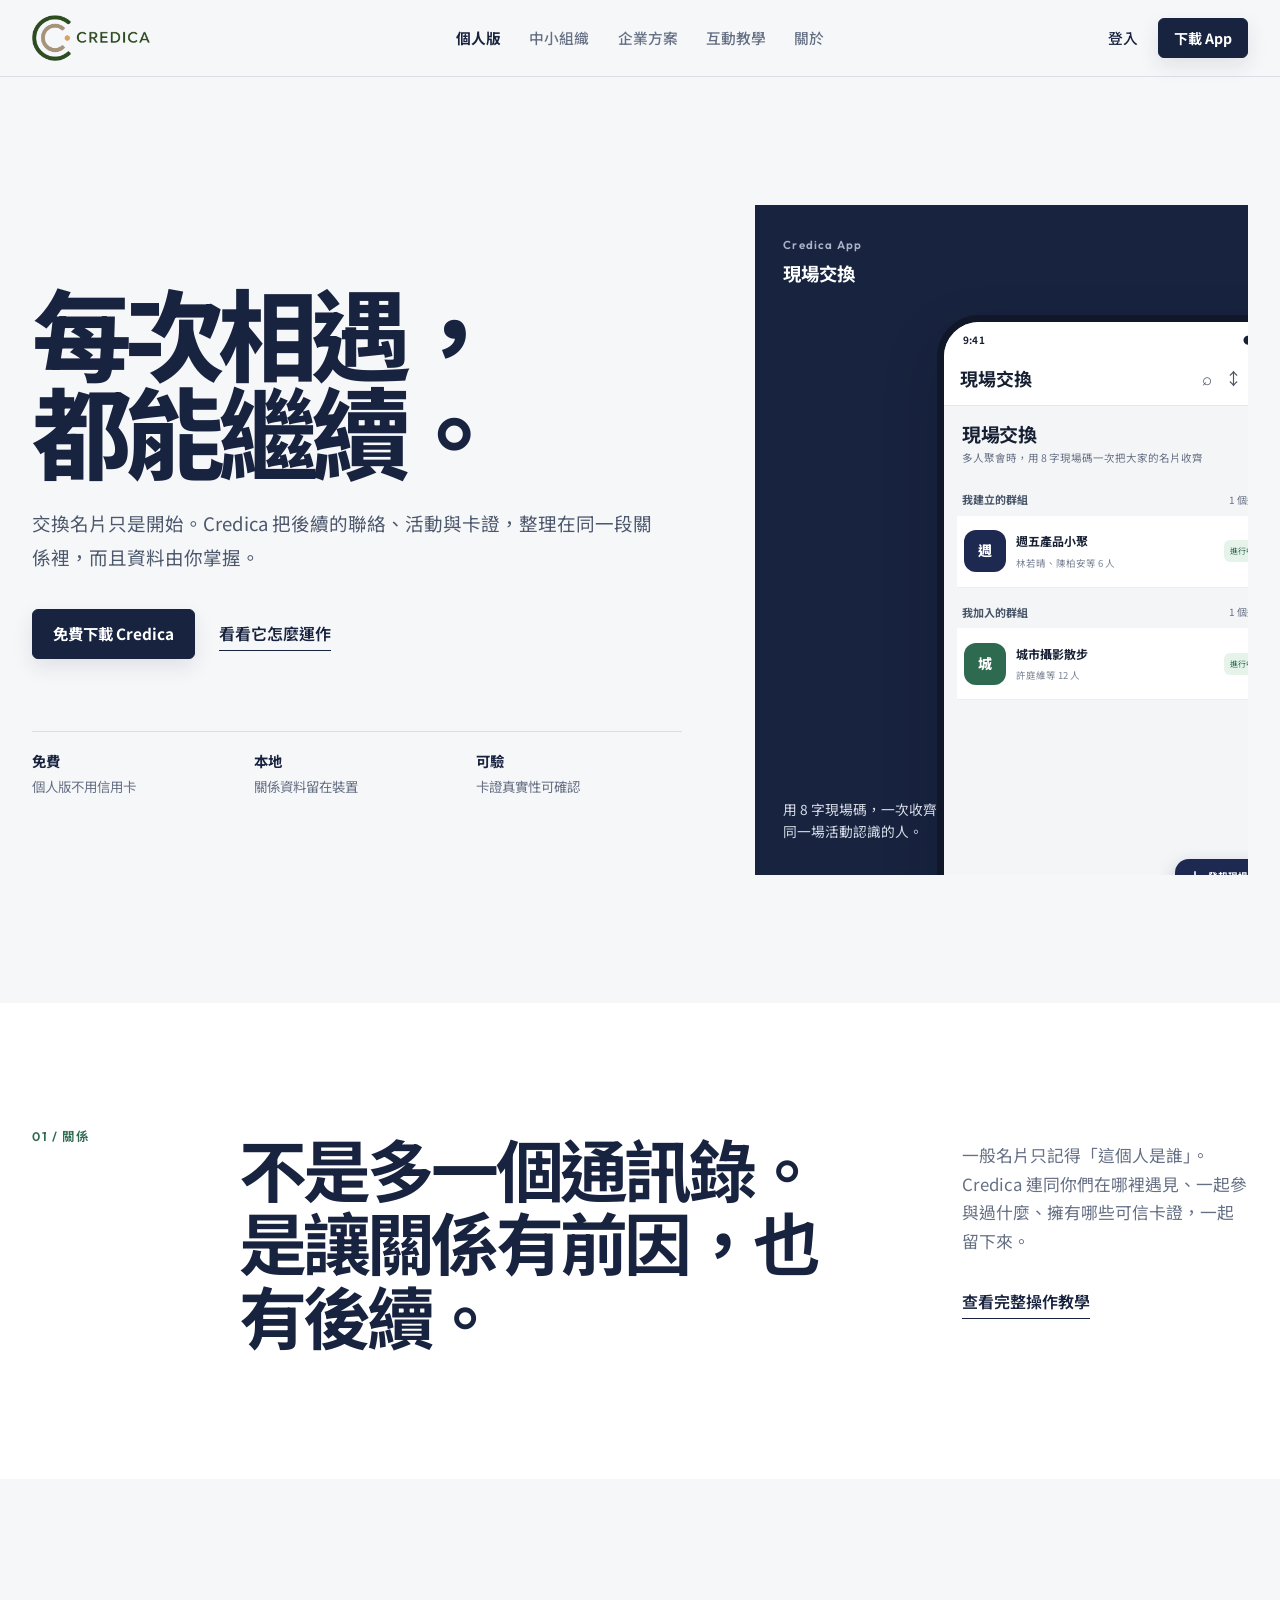
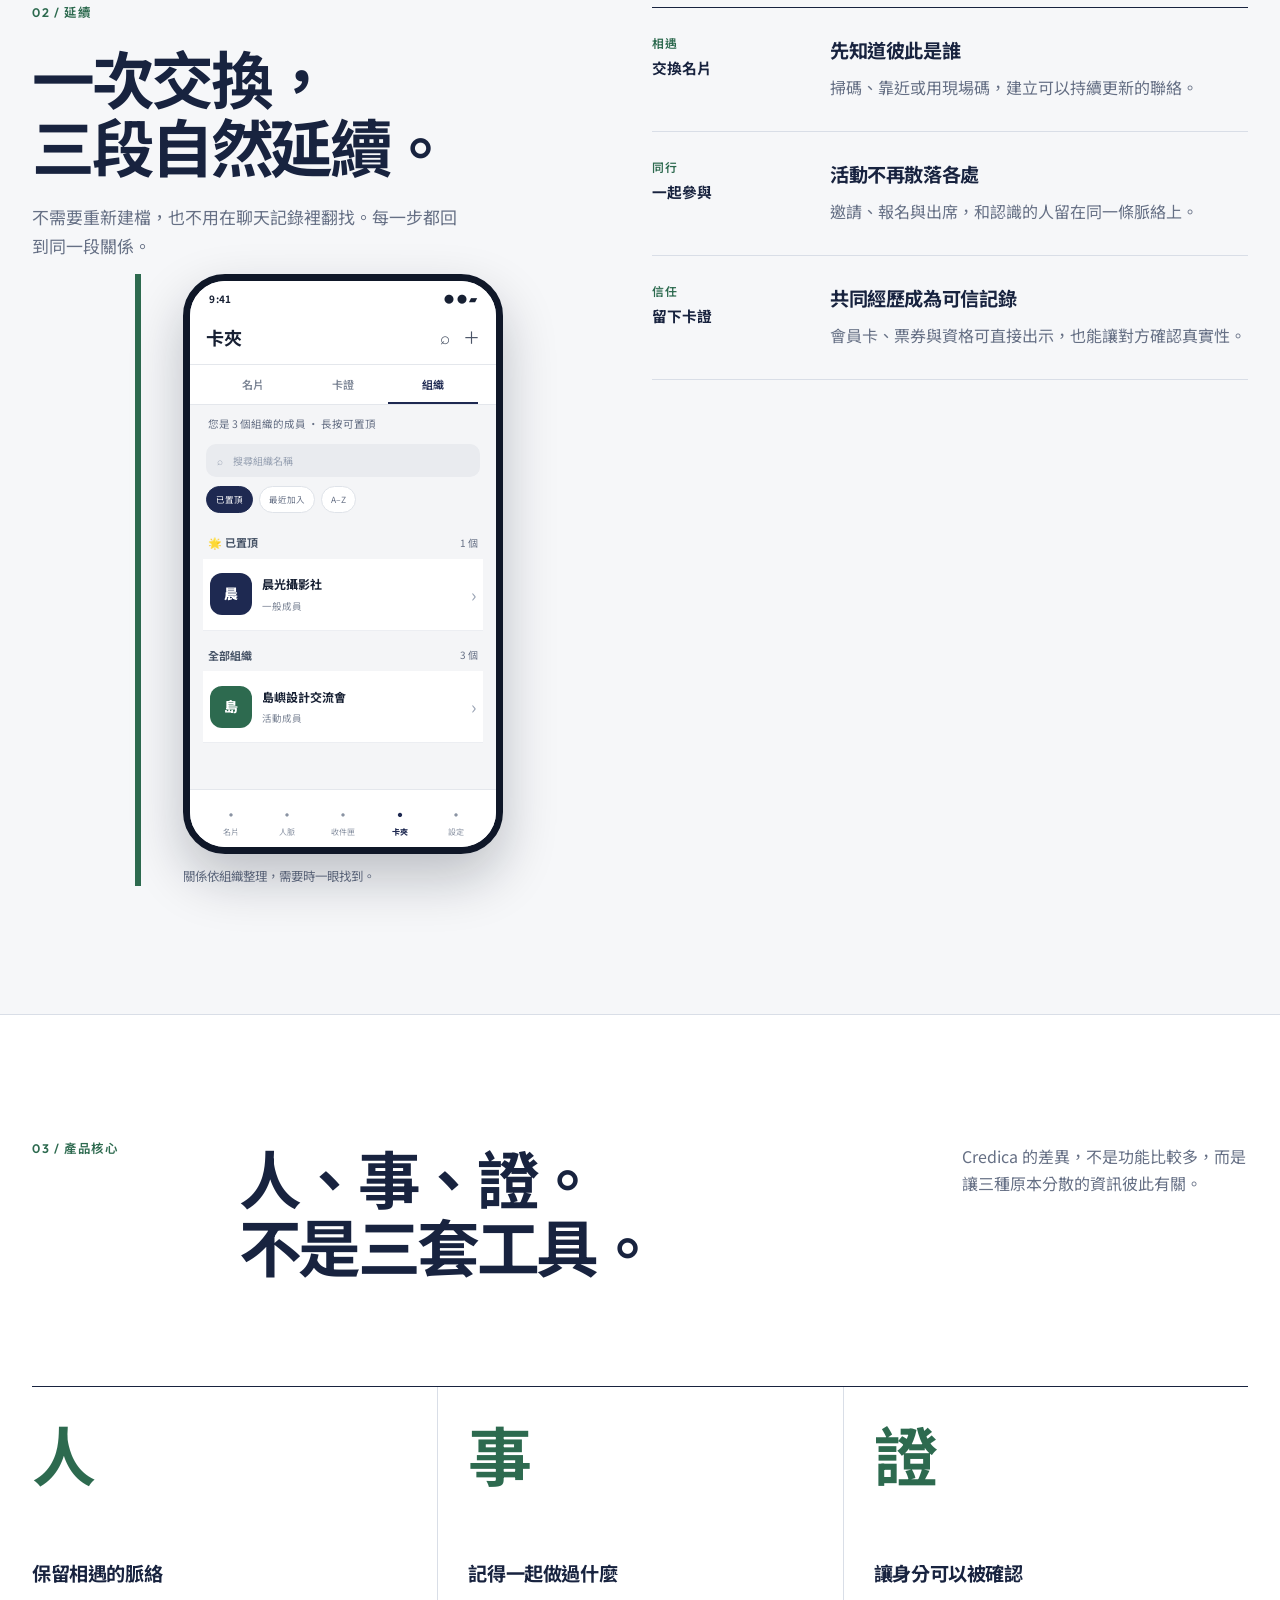
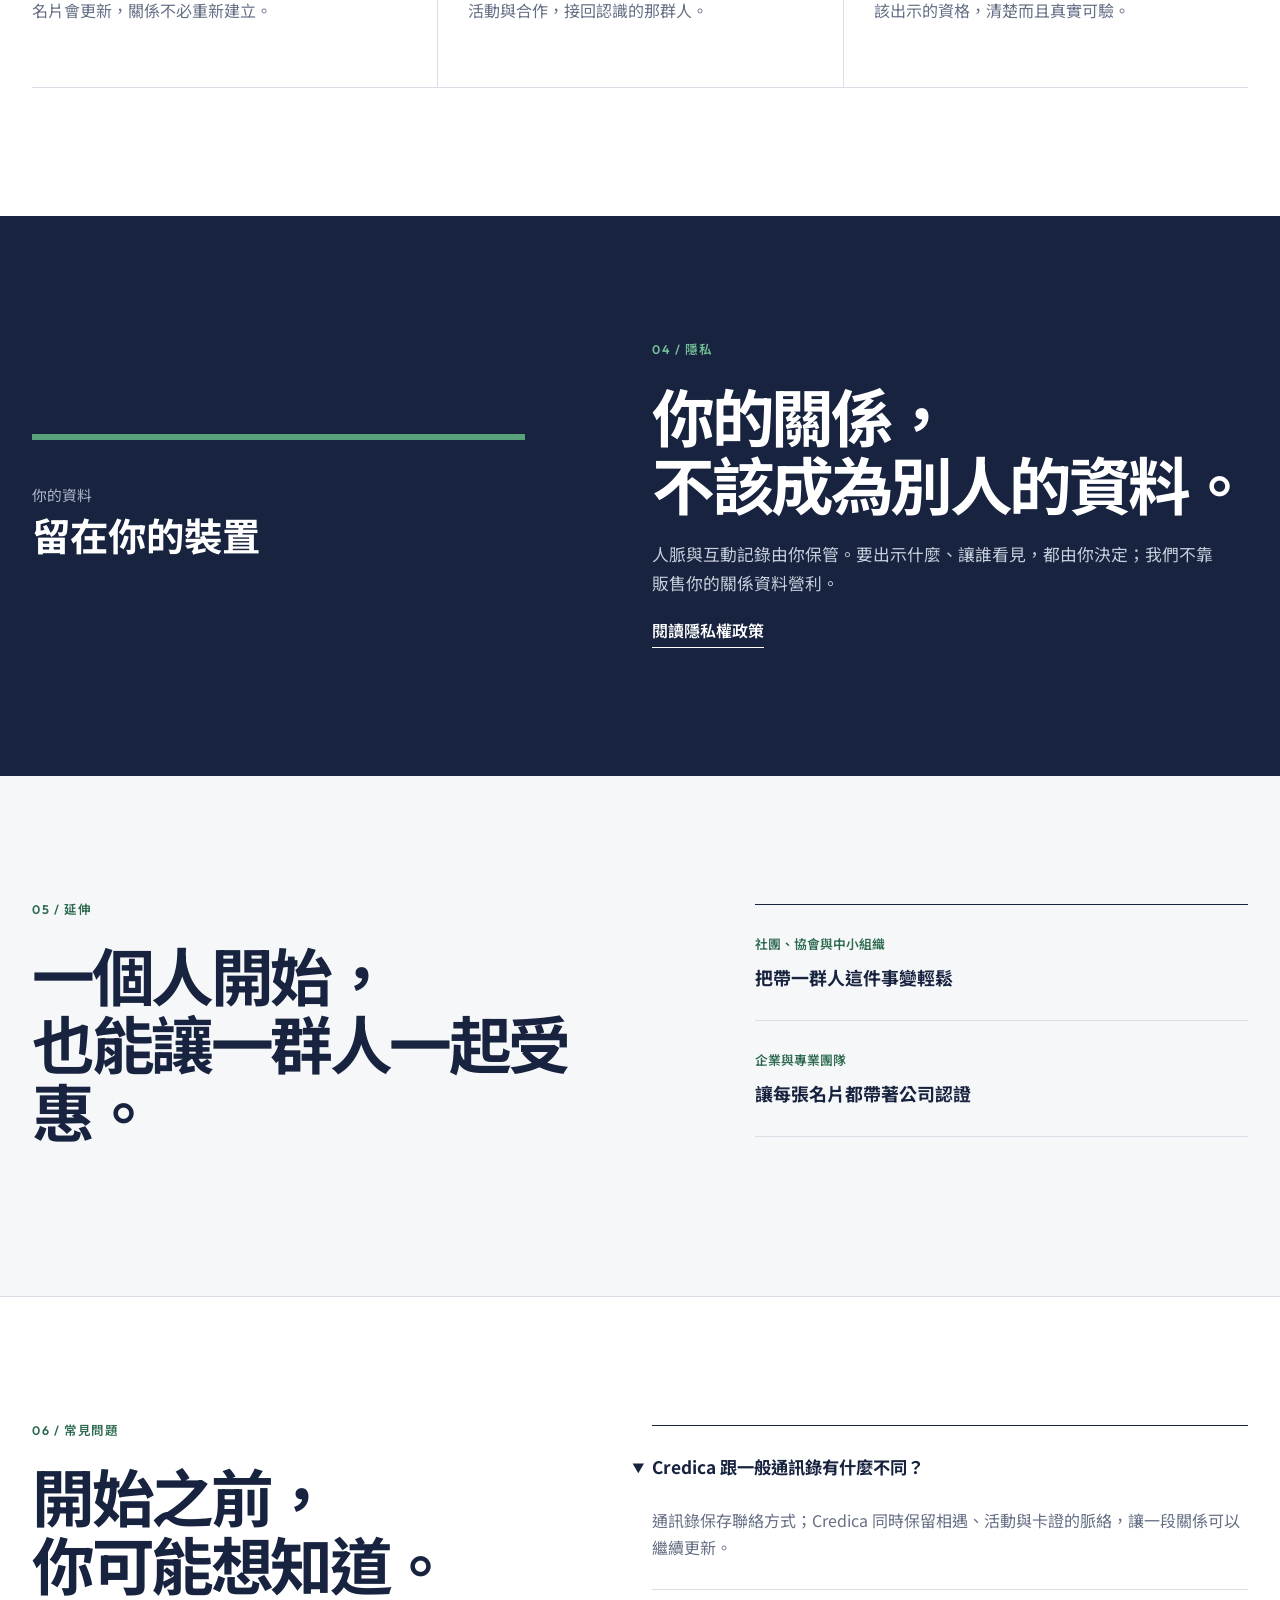
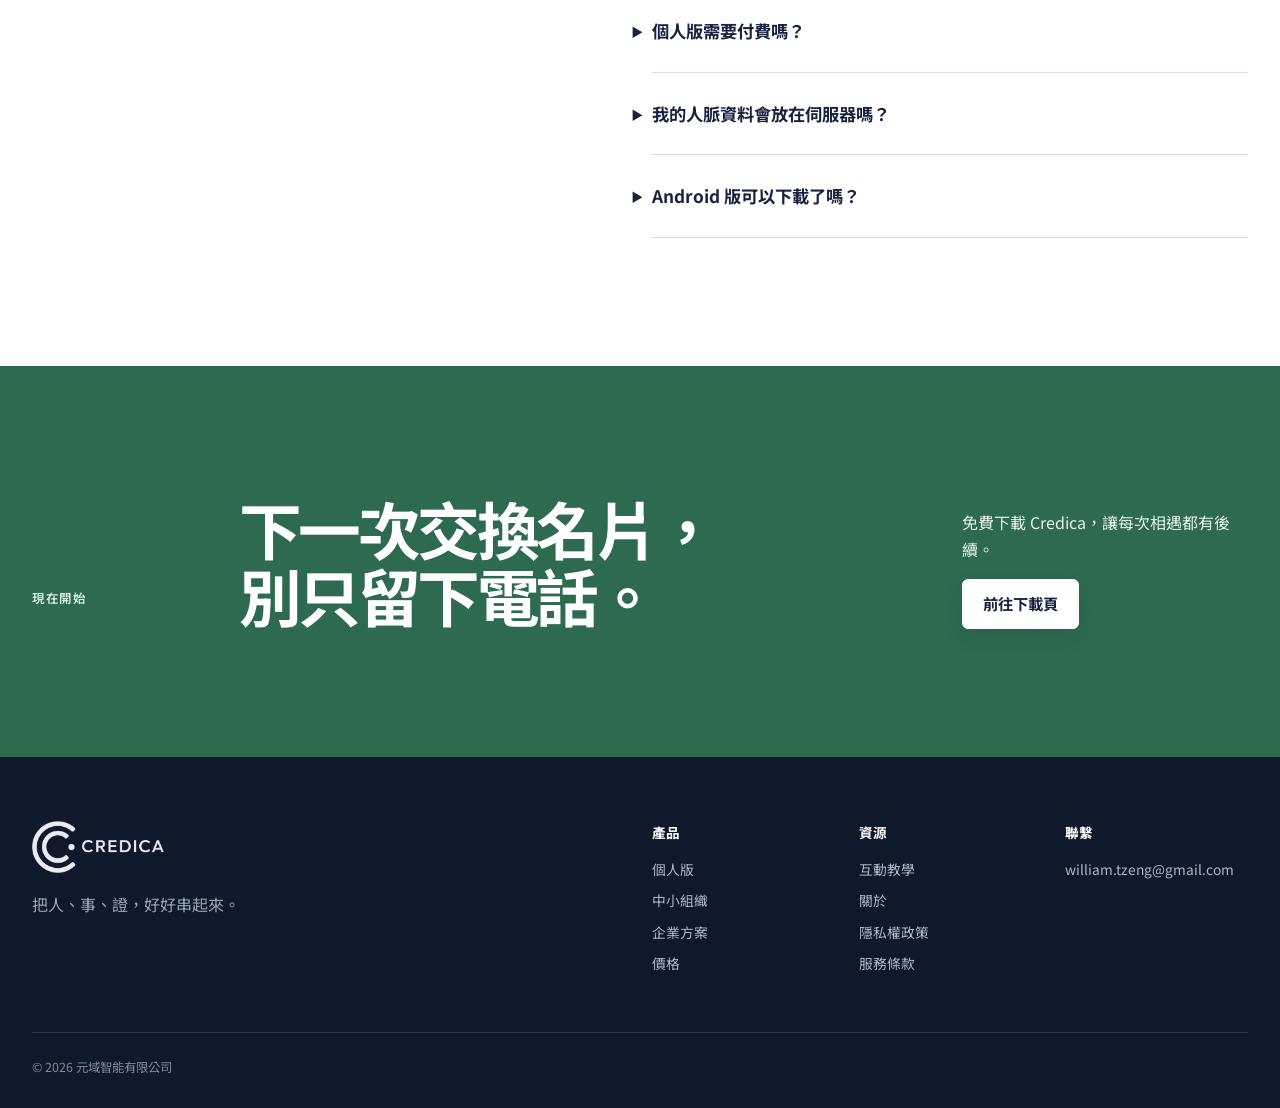
==== index.html @ 22cfd972 "fix(site): replace tutorial screenshots with app interfaces" ====
<!doctype html>
<html lang="zh-Hant-TW">
<head>
  <meta charset="utf-8">
  <meta name="viewport" content="width=device-width, initial-scale=1">
  <title>Credica — 每次相遇，都能繼續</title>
  <meta name="description" content="交換名片只是開始。Credica 把後續的聯絡、活動與卡證整理在同一段關係裡，而且資料由你掌握。">
  <meta name="keywords" content="數位名片,人脈管理,活動,數位卡證,現場交換,隱私">
  <link rel="canonical" href="https://credica.app/">
  <link rel="alternate" hreflang="zh-TW" href="https://credica.app/">
  <link rel="alternate" hreflang="x-default" href="https://credica.app/">
  <link rel="icon" type="image/svg+xml" href="credica-mark.svg">
  <link rel="icon" type="image/png" sizes="32x32" href="favicon-32.png">
  <link rel="icon" type="image/png" sizes="16x16" href="favicon-16.png">
  <link rel="apple-touch-icon" sizes="180x180" href="apple-touch-icon.png">
  <meta property="og:title" content="Credica — 每次相遇，都能繼續">
  <meta property="og:description" content="把後續的聯絡、活動與卡證，整理在同一段關係裡。">
  <meta property="og:type" content="website">
  <meta property="og:url" content="https://credica.app/">
  <meta property="og:image" content="https://credica.app/og-image.png">
  <meta property="og:image:width" content="1200">
  <meta property="og:image:height" content="630">
  <meta property="og:locale" content="zh_TW">
  <meta name="twitter:card" content="summary_large_image">
  <meta name="twitter:title" content="Credica — 每次相遇，都能繼續">
  <meta name="twitter:description" content="把後續的聯絡、活動與卡證，整理在同一段關係裡。">
  <meta name="twitter:image" content="https://credica.app/og-image.png">
  <script type="application/ld+json">
  {
    "@context": "https://schema.org",
    "@type": "SoftwareApplication",
    "name": "Credica",
    "operatingSystem": "iOS",
    "applicationCategory": "BusinessApplication",
    "description": "交換名片只是開始。Credica 把後續的聯絡、活動與卡證整理在同一段關係裡。",
    "url": "https://credica.app",
    "downloadUrl": "https://apps.apple.com/tw/app/credica-%E5%8F%AF%E9%A9%97%E8%AD%89%E7%9A%84%E6%95%B8%E4%BD%8D%E5%90%8D%E7%89%87/id6760047580",
    "author": {"@type": "Organization", "name": "元域智能有限公司"},
    "offers": {"@type": "Offer", "price": "0", "priceCurrency": "TWD"}
  }
  </script>
  <script async src="https://www.googletagmanager.com/gtag/js?id=G-VEPFXCYNHN"></script>
  <script>
    window.dataLayer = window.dataLayer || [];
    function gtag(){dataLayer.push(arguments);}
    gtag('js', new Date());
    gtag('config', 'G-VEPFXCYNHN');
  </script>
  <link rel="preconnect" href="https://fonts.googleapis.com">
  <link rel="preconnect" href="https://fonts.gstatic.com" crossorigin>
  <link href="https://fonts.googleapis.com/css2?family=Noto+Sans+TC:wght@400;500;600;700;800&amp;family=Outfit:wght@500;600;700&amp;display=swap" rel="stylesheet">
  <link rel="stylesheet" href="tokens.css">
  <link rel="stylesheet" href="home-sample.css?v=20260718-4">
  <link rel="stylesheet" href="app-sim.css?v=20260718-1">
</head>
<body>
  <a class="skip-link" href="#main">跳至主要內容</a>

  <header class="site-header">
    <div class="grid-shell nav-grid">
      <a class="brand" href="index.html" aria-label="Credica 首頁">
        <img src="credica-wordmark.png" alt="Credica">
      </a>
      <nav class="desktop-nav" aria-label="主要導覽">
        <a aria-current="page" href="index.html">個人版</a>
        <a href="business.html">中小組織</a>
        <a href="enterprise.html">企業方案</a>
        <a href="tutorial.html">互動教學</a>
        <a href="about.html">關於</a>
      </nav>
      <div class="nav-actions">
        <a class="text-action" href="https://dashboard.credica.app" target="_blank" rel="noopener">登入</a>
        <a class="button button-small" href="https://zymai.com.tw" target="_blank" rel="noopener">下載 App</a>
      </div>
      <button class="menu-button" type="button" aria-expanded="false" aria-controls="mobile-nav">選單</button>
    </div>
    <nav class="mobile-nav" id="mobile-nav" aria-label="手機導覽" hidden>
      <a aria-current="page" href="index.html">個人版</a>
      <a href="business.html">中小組織</a>
      <a href="enterprise.html">企業方案</a>
      <a href="tutorial.html">互動教學</a>
      <a href="about.html">關於</a>
      <a href="https://dashboard.credica.app" target="_blank" rel="noopener">登入</a>
    </nav>
  </header>

  <main id="main">
    <section class="hero section-pad">
      <div class="grid-shell hero-grid">
        <div class="hero-copy">
          <h1>每次相遇，<br>都能繼續。</h1>
          <p class="hero-lede">交換名片只是開始。Credica 把後續的聯絡、活動與卡證，整理在同一段關係裡，而且資料由你掌握。</p>
          <div class="hero-actions">
            <a class="button" href="https://zymai.com.tw" target="_blank" rel="noopener">免費下載 Credica</a>
            <a class="inline-link" href="#continuity">看看它怎麼運作</a>
          </div>
          <dl class="hero-facts" aria-label="產品重點">
            <div><dt>免費</dt><dd>個人版不用信用卡</dd></div>
            <div><dt>本地</dt><dd>關係資料留在裝置</dd></div>
            <div><dt>可驗</dt><dd>卡證真實性可確認</dd></div>
          </dl>
        </div>

        <div class="hero-product" aria-label="Credica App 現場交換介面">
          <div class="product-stage">
            <div class="stage-label"><span>Credica App</span><strong>現場交換</strong></div>
            <div class="app-sim app-sim-exchange">
              <div class="app-status"><span>9:41</span><span>● ● ▰</span></div>
              <div class="app-toolbar"><strong>現場交換</strong><div><span aria-hidden="true">⌕</span><span aria-hidden="true">↕</span><b>加入</b></div></div>
              <div class="app-scroll">
                <header class="app-page-head"><h3>現場交換</h3><p>多人聚會時，用 8 字現場碼一次把大家的名片收齊</p></header>
                <div class="app-section-label"><strong>我建立的群組</strong><span>1 個進行中</span></div>
                <article class="exchange-row"><div class="exchange-icon">週</div><div><strong>週五產品小聚</strong><p>林若晴、陳柏安等 6 人</p></div><em>進行中</em><span>›</span></article>
                <div class="app-section-label"><strong>我加入的群組</strong><span>1 個進行中</span></div>
                <article class="exchange-row"><div class="exchange-icon exchange-icon-alt">城</div><div><strong>城市攝影散步</strong><p>許庭維等 12 人</p></div><em>進行中</em><span>›</span></article>
              </div>
              <div class="app-fab"><span>＋</span>發起現場交換</div>
              <nav class="app-tabs" aria-label="App 底部分頁"><span>名片</span><span class="is-active">人脈</span><span>收件匣</span><span>卡夾</span><span>設定</span></nav>
            </div>
            <p class="stage-note">用 8 字現場碼，一次收齊同一場活動認識的人。</p>
          </div>
        </div>
      </div>
    </section>

    <section class="statement section-pad" aria-labelledby="statement-title">
      <div class="grid-shell statement-grid">
        <p class="section-index">01 / 關係</p>
        <div class="statement-title">
          <h2 id="statement-title">不是多一個通訊錄。<br>是讓關係有前因，也有後續。</h2>
        </div>
        <div class="statement-body">
          <p>一般名片只記得「這個人是誰」。Credica 連同你們在哪裡遇見、一起參與過什麼、擁有哪些可信卡證，一起留下來。</p>
          <a class="inline-link" href="tutorial.html">查看完整操作教學</a>
        </div>
      </div>
    </section>

    <section class="continuity section-pad" id="continuity" aria-labelledby="continuity-title">
      <div class="grid-shell continuity-grid">
        <div class="continuity-heading">
          <p class="section-index">02 / 延續</p>
          <h2 id="continuity-title">一次交換，<br>三段自然延續。</h2>
          <p>不需要重新建檔，也不用在聊天記錄裡翻找。每一步都回到同一段關係。</p>
        </div>

        <ol class="relationship-ledger">
          <li>
            <div class="ledger-meta"><span>相遇</span><strong>交換名片</strong></div>
            <div class="ledger-copy"><h3>先知道彼此是誰</h3><p>掃碼、靠近或用現場碼，建立可以持續更新的聯絡。</p></div>
          </li>
          <li>
            <div class="ledger-meta"><span>同行</span><strong>一起參與</strong></div>
            <div class="ledger-copy"><h3>活動不再散落各處</h3><p>邀請、報名與出席，和認識的人留在同一條脈絡上。</p></div>
          </li>
          <li>
            <div class="ledger-meta"><span>信任</span><strong>留下卡證</strong></div>
            <div class="ledger-copy"><h3>共同經歷成為可信記錄</h3><p>會員卡、票券與資格可直接出示，也能讓對方確認真實性。</p></div>
          </li>
        </ol>

        <div class="ledger-screen" aria-label="Credica App 組織卡夾介面">
          <div class="app-sim app-sim-orgs app-sim-compact">
            <div class="app-status"><span>9:41</span><span>● ● ▰</span></div>
            <div class="app-toolbar"><strong>卡夾</strong><div><span aria-hidden="true">⌕</span><span aria-hidden="true">＋</span></div></div>
            <div class="app-segments"><span>名片</span><span>卡證</span><span class="is-active">組織</span></div>
            <div class="app-scroll">
              <p class="org-summary">您是 3 個組織的成員 · 長按可置頂</p>
              <div class="app-search">⌕　搜尋組織名稱</div>
              <div class="app-filter"><span class="is-active">已置頂</span><span>最近加入</span><span>A–Z</span></div>
              <div class="app-section-label"><strong>🌟 已置頂</strong><span>1 個</span></div>
              <article class="org-row"><div class="org-avatar">晨</div><div><strong>晨光攝影社</strong><p>一般成員</p></div><span>›</span></article>
              <div class="app-section-label"><strong>全部組織</strong><span>3 個</span></div>
              <article class="org-row"><div class="org-avatar org-avatar-alt">島</div><div><strong>島嶼設計交流會</strong><p>活動成員</p></div><span>›</span></article>
            </div>
            <nav class="app-tabs" aria-label="App 底部分頁"><span>名片</span><span>人脈</span><span>收件匣</span><span class="is-active">卡夾</span><span>設定</span></nav>
          </div>
          <p class="sim-caption">關係依組織整理，需要時一眼找到。</p>
        </div>
      </div>
    </section>

    <section class="pillars section-pad" aria-labelledby="pillars-title">
      <div class="grid-shell">
        <div class="section-heading-row">
          <p class="section-index">03 / 產品核心</p>
          <h2 id="pillars-title">人、事、證。<br>不是三套工具。</h2>
          <p>Credica 的差異，不是功能比較多，而是讓三種原本分散的資訊彼此有關。</p>
        </div>
        <div class="pillar-list">
          <article><span class="pillar-word">人</span><h3>保留相遇的脈絡</h3><p>名片會更新，關係不必重新建立。</p></article>
          <article><span class="pillar-word">事</span><h3>記得一起做過什麼</h3><p>活動與合作，接回認識的那群人。</p></article>
          <article><span class="pillar-word">證</span><h3>讓身分可以被確認</h3><p>該出示的資格，清楚而且真實可驗。</p></article>
        </div>
      </div>
    </section>

    <section class="privacy-band section-pad" aria-labelledby="privacy-title">
      <div class="grid-shell privacy-grid">
        <div class="privacy-proof" aria-hidden="true">
          <span class="privacy-rule"></span><p>你的資料</p><strong>留在你的裝置</strong>
        </div>
        <div class="privacy-copy">
          <p class="section-index">04 / 隱私</p>
          <h2 id="privacy-title">你的關係，<br>不該成為別人的資料。</h2>
          <p>人脈與互動記錄由你保管。要出示什麼、讓誰看見，都由你決定；我們不靠販售你的關係資料營利。</p>
          <a class="inline-link inverse" href="privacy.html">閱讀隱私權政策</a>
        </div>
      </div>
    </section>

    <section class="audiences section-pad" aria-labelledby="audiences-title">
      <div class="grid-shell audiences-grid">
        <div><p class="section-index">05 / 延伸</p><h2 id="audiences-title">一個人開始，<br>也能讓一群人一起受惠。</h2></div>
        <div class="audience-links">
          <a href="business.html"><span>社團、協會與中小組織</span><strong>把帶一群人這件事變輕鬆</strong></a>
          <a href="enterprise.html"><span>企業與專業團隊</span><strong>讓每張名片都帶著公司認證</strong></a>
        </div>
      </div>
    </section>

    <section class="faq section-pad" aria-labelledby="faq-title">
      <div class="grid-shell faq-grid">
        <div><p class="section-index">06 / 常見問題</p><h2 id="faq-title">開始之前，<br>你可能想知道。</h2></div>
        <div class="faq-list">
          <details open><summary>Credica 跟一般通訊錄有什麼不同？</summary><p>通訊錄保存聯絡方式；Credica 同時保留相遇、活動與卡證的脈絡，讓一段關係可以繼續更新。</p></details>
          <details><summary>個人版需要付費嗎？</summary><p>個人版免費使用，不用信用卡，也沒有廣告。</p></details>
          <details><summary>我的人脈資料會放在伺服器嗎？</summary><p>個人的名片、聯絡人與互動記錄主要留在你的裝置，由你掌握與管理。</p></details>
          <details><summary>Android 版可以下載了嗎？</summary><p>目前 iOS 版已上架 App Store，Android 版仍在準備中。</p></details>
        </div>
      </div>
    </section>

    <section class="final-cta section-pad" aria-labelledby="cta-title">
      <div class="grid-shell final-grid">
        <p class="section-index">現在開始</p>
        <h2 id="cta-title">下一次交換名片，<br>別只留下電話。</h2>
        <div class="final-action"><p>免費下載 Credica，讓每次相遇都有後續。</p><a class="button button-light" href="https://zymai.com.tw" target="_blank" rel="noopener">前往下載頁</a></div>
      </div>
    </section>
  </main>

  <footer class="site-footer">
    <div class="grid-shell footer-grid">
      <div class="footer-brand"><img src="credica-wordmark.png" alt="Credica"><p>把人、事、證，好好串起來。</p></div>
      <nav aria-label="頁尾產品連結"><strong>產品</strong><a href="index.html">個人版</a><a href="business.html">中小組織</a><a href="enterprise.html">企業方案</a><a href="pricing.html">價格</a></nav>
      <nav aria-label="頁尾資源連結"><strong>資源</strong><a href="tutorial.html">互動教學</a><a href="about.html">關於</a><a href="privacy.html">隱私權政策</a><a href="terms.html">服務條款</a></nav>
      <div class="footer-contact"><strong>聯繫</strong><a href="mailto:william.tzeng@gmail.com">william.tzeng@gmail.com</a></div>
      <p class="copyright">© 2026 元域智能有限公司</p>
    </div>
  </footer>

  <script src="home-sample.js?v=20260718-4"></script>
</body>
</html>
---- tokens.css ----
/* ============================================================
   tokens.css — Credica 設計 token 中央化
   來源:design-refs/iphone/01-primitives.jsx (T 物件)
   建立:2026-04-30 (Day 29 改版 R1)

   使用方式:所有 HTML 在 <head> 中於其他 stylesheet 之前載入。
   舊 :root { --bg-color, --accent-primary, ... } 變數會在 R4-R10
   各頁重做時逐步汰換為這裡的新 token (--bg, --navy, ...)。
   ============================================================ */

:root {
  /* === Surfaces === */
  --bg:            #F4F5F7;     /* 全站背景 — 冷灰 */
  --surface:       #FFFFFF;
  --surface-muted: #FAFAFB;
  --border:        rgba(15,18,32,0.08);
  --divider:       rgba(15,18,32,0.06);

  /* === Brand Navy(取代所有現有的紫)=== */
  --navy:          #1E2951;     /* 主品牌色 */
  --navy-deep:     #141B3B;     /* 漸層深色 */
  --navy-tint:     rgba(30,41,81,0.06);
  --navy-tint-2:   rgba(30,41,81,0.10);

  /* === Text === */
  --text:          #0F1220;
  --text-sub:      rgba(15,18,32,0.55);
  --text-muted:    rgba(15,18,32,0.40);
  --text-hint:     rgba(15,18,32,0.28);

  /* === Status === */
  --ok-text:       #0E8050;
  --ok-bg:         rgba(16,138,88,0.10);
  --ok-bg-soft:    rgba(16,138,88,0.06);
  --warn-text:     #B4610F;
  --warn-bg:       rgba(229,140,29,0.12);
  --danger-text:   #C2310F;
  --danger-bg:     rgba(194,49,15,0.08);
  --danger-border: rgba(194,49,15,0.40);
  --blue-text:     #2B5BD7;
  --blue-bg:       rgba(43,91,215,0.10);

  /* === Pastel(QuickAction / Avatar / Event chips)=== */
  --pastel-lavender: #E6E9FA;   /* 主 pastel,搭 navy */
  --pastel-mint:     #DAF1E5;
  --pastel-peach:    #FBE3CB;
  --pastel-pink:     #F7D8DD;
  --pastel-sky:      #DCEAFB;
  --pastel-blush:    #F8DCE7;

  /* === Type === */
  --font-stack: -apple-system, BlinkMacSystemFont, "SF Pro Text",
                "PingFang TC", "Noto Sans TC", system-ui, sans-serif;

  /* === Radii === */
  --r-card:    16px;
  --r-chip:    999px;
  --r-button:  14px;
  --r-tile:    18px;

  /* === Shadow === */
  --card-shadow: 0 1px 2px rgba(15,18,32,0.04);
  --ease: cubic-bezier(0.16, 1, 0.3, 1);
}
---- home-sample.css ----
:root {
  --sample-ink: #18233f;
  --sample-paper: #f6f7f9;
  --sample-green: #2d6a4f;
  --sample-white: #ffffff;
  --sample-line: #d9dee7;
  --sample-muted: #667085;
  --sample-shadow: 0 18px 45px rgba(24, 35, 63, 0.12);
  --sample-display: "Noto Sans TC", var(--font-stack);
  --sample-utility: "Outfit", "Noto Sans TC", var(--font-stack);
}

* { box-sizing: border-box; }
html { scroll-behavior: smooth; }
body {
  margin: 0;
  color: var(--sample-ink);
  background: var(--sample-paper);
  font-family: var(--sample-display);
  font-size: 16px;
  line-height: 1.7;
  text-rendering: optimizeLegibility;
}
img { display: block; max-width: 100%; }
a { color: inherit; }
button, a { -webkit-tap-highlight-color: transparent; }
button { font: inherit; }

.skip-link {
  position: fixed;
  top: 12px;
  left: 12px;
  z-index: 1000;
  padding: 8px 12px;
  color: var(--sample-white);
  background: var(--sample-ink);
  border-radius: 6px;
  transform: translateY(-160%);
}
.skip-link:focus { transform: translateY(0); }

.grid-shell {
  width: min(100% - 64px, 1280px);
  margin-inline: auto;
  display: grid;
  grid-template-columns: repeat(12, minmax(0, 1fr));
  column-gap: 24px;
}
.section-pad { padding-block: clamp(88px, 10vw, 152px); }
.section-index {
  margin: 0 0 24px;
  color: var(--sample-green);
  font: 600 0.78rem/1 var(--sample-utility);
  letter-spacing: 0.13em;
  text-transform: uppercase;
}
h1, h2, h3, p { margin-top: 0; }
h1, h2, h3 { text-wrap: balance; }
h1 {
  margin-bottom: 28px;
  font-size: clamp(3.5rem, 7.8vw, 7.25rem);
  font-weight: 800;
  line-height: 0.98;
  letter-spacing: -0.07em;
}
h2 {
  margin-bottom: 24px;
  font-size: clamp(2.4rem, 4.9vw, 4.8rem);
  font-weight: 700;
  line-height: 1.08;
  letter-spacing: -0.055em;
}
h3 {
  margin-bottom: 10px;
  font-size: 1.2rem;
  font-weight: 700;
  line-height: 1.35;
  letter-spacing: -0.02em;
}

.site-header {
  position: sticky;
  top: 0;
  z-index: 100;
  min-height: 76px;
  background: rgba(246, 247, 249, 0.96);
  border-bottom: 1px solid var(--sample-line);
}
.nav-grid { min-height: 76px; align-items: center; }
.brand { grid-column: 1 / span 2; width: 118px; }
.brand img { width: 100%; height: auto; }
.desktop-nav {
  grid-column: 4 / span 6;
  display: flex;
  justify-content: center;
  gap: clamp(18px, 2.2vw, 36px);
}
.desktop-nav a, .text-action {
  font: 500 0.92rem/1 var(--sample-display);
  text-decoration: none;
  white-space: nowrap;
}
.desktop-nav a { color: var(--sample-muted); }
.desktop-nav a:hover, .desktop-nav a[aria-current="page"] { color: var(--sample-ink); }
.desktop-nav a[aria-current="page"] { font-weight: 700; }
.nav-actions {
  grid-column: 10 / -1;
  display: flex;
  align-items: center;
  justify-content: end;
  gap: 20px;
}
.menu-button { display: none; }
.mobile-nav { display: none; }

.button {
  display: inline-flex;
  align-items: center;
  justify-content: center;
  min-height: 50px;
  padding: 12px 20px;
  color: var(--sample-white);
  background: var(--sample-ink);
  border: 1px solid var(--sample-ink);
  border-radius: 6px;
  box-shadow: 0 8px 20px rgba(24, 35, 63, 0.1);
  font: 700 0.96rem/1 var(--sample-display);
  text-decoration: none;
  transition: box-shadow 180ms ease, transform 180ms ease, background 180ms ease;
}
.button:hover {
  background: #111a30;
  box-shadow: 0 12px 28px rgba(24, 35, 63, 0.2);
  transform: translateY(-1px);
}
.button-small { min-height: 40px; padding: 8px 15px; font-size: 0.88rem; }
.inline-link {
  display: inline-block;
  padding-block: 6px;
  color: var(--sample-ink);
  border-bottom: 1px solid currentColor;
  font-weight: 600;
  line-height: 1.3;
  text-decoration: none;
}
.inline-link:hover { color: var(--sample-green); }

.hero {
  min-height: calc(100vh - 76px);
  display: flex;
  align-items: center;
  overflow: hidden;
}
.hero-grid { align-items: center; }
.hero-copy { grid-column: 1 / span 7; padding-block: 28px; }
.hero-lede {
  max-width: 630px;
  margin-bottom: 34px;
  color: #4d586d;
  font-size: clamp(1.08rem, 1.45vw, 1.3rem);
  line-height: 1.85;
}
.hero-actions { display: flex; align-items: center; gap: 24px; flex-wrap: wrap; }
.hero-facts {
  max-width: 650px;
  margin: 72px 0 0;
  padding-top: 22px;
  border-top: 1px solid var(--sample-line);
  display: grid;
  grid-template-columns: repeat(3, 1fr);
  gap: 16px;
}
.hero-facts div { min-width: 0; }
.hero-facts dt {
  margin-bottom: 4px;
  color: var(--sample-ink);
  font: 700 0.9rem/1.2 var(--sample-utility);
}
.hero-facts dd { margin: 0; color: var(--sample-muted); font-size: 0.84rem; }
.hero-product { grid-column: 8 / -1; margin: 0; position: relative; }
.product-stage {
  position: relative;
  min-height: 670px;
  padding: 34px 28px;
  background: var(--sample-ink);
  overflow: hidden;
}
.stage-label { color: var(--sample-white); }
.stage-label span {
  display: block;
  margin-bottom: 7px;
  color: #aab3c7;
  font: 600 0.72rem/1 var(--sample-utility);
  letter-spacing: 0.1em;
}
.stage-label strong { font-size: 1.15rem; }
.stage-note {
  position: absolute;
  left: 28px;
  bottom: 32px;
  z-index: 2;
  width: 155px;
  margin: 0;
  color: #d7dce7;
  font-size: 0.86rem;
  line-height: 1.65;
}

.statement { background: var(--sample-white); }
.statement-grid { align-items: start; }
.statement-grid > .section-index { grid-column: 1 / span 2; }
.statement-title { grid-column: 3 / span 6; }
.statement-title h2 { margin: 0; font-size: clamp(2.6rem, 5.3vw, 5.25rem); }
.statement-body { grid-column: 10 / -1; padding-top: 10px; }
.statement-body p { margin-bottom: 30px; color: var(--sample-muted); font-size: 1.05rem; }

.continuity { border-bottom: 1px solid var(--sample-line); }
.continuity-grid { row-gap: 64px; align-items: start; }
.continuity-heading { grid-column: 1 / span 5; }
.continuity-heading > p:last-child { max-width: 440px; color: var(--sample-muted); font-size: 1.06rem; }
.relationship-ledger {
  grid-column: 7 / -1;
  margin: 0;
  padding: 0;
  list-style: none;
  border-top: 1px solid var(--sample-ink);
}
.relationship-ledger li {
  display: grid;
  grid-template-columns: 150px 1fr;
  gap: 28px;
  padding-block: 30px;
  border-bottom: 1px solid var(--sample-line);
}
.ledger-meta span, .ledger-meta strong { display: block; }
.ledger-meta span {
  margin-bottom: 5px;
  color: var(--sample-green);
  font: 600 0.74rem/1 var(--sample-utility);
  letter-spacing: 0.1em;
}
.ledger-meta strong { font-size: 0.92rem; }
.ledger-copy p { margin: 0; color: var(--sample-muted); }
.ledger-screen {
  grid-column: 2 / span 4;
  margin: -170px 0 0;
  padding-left: 42px;
  border-left: 6px solid var(--sample-green);
}

.pillars { background: var(--sample-white); }
.section-heading-row { display: contents; }
.section-heading-row .section-index { grid-column: 1 / span 2; }
.section-heading-row h2 { grid-column: 3 / span 6; }
.section-heading-row > p:last-child { grid-column: 10 / -1; color: var(--sample-muted); }
.pillar-list {
  grid-column: 1 / -1;
  margin-top: 84px;
  display: grid;
  grid-template-columns: repeat(3, 1fr);
  border-top: 1px solid var(--sample-ink);
  border-bottom: 1px solid var(--sample-line);
}
.pillar-list article { min-height: 300px; padding: 34px 30px 42px 0; }
.pillar-list article + article { padding-left: 30px; border-left: 1px solid var(--sample-line); }
.pillar-word {
  display: block;
  margin-bottom: 76px;
  color: var(--sample-green);
  font-size: clamp(3rem, 5vw, 5.5rem);
  font-weight: 700;
  line-height: 1;
}
.pillar-list p { margin: 0; color: var(--sample-muted); }

.privacy-band { color: var(--sample-white); background: var(--sample-ink); }
.privacy-grid { align-items: center; }
.privacy-proof { grid-column: 1 / span 5; }
.privacy-rule { display: block; width: 100%; height: 6px; margin-bottom: 42px; background: #58a27b; }
.privacy-proof p { margin-bottom: 4px; color: #aeb7ca; font-size: 0.92rem; }
.privacy-proof strong { font-size: clamp(1.8rem, 3vw, 3rem); line-height: 1.2; }
.privacy-copy { grid-column: 7 / -1; }
.privacy-copy .section-index { color: #72be95; }
.privacy-copy > p:not(.section-index) { max-width: 570px; color: #c7cedc; font-size: 1.05rem; }
.inverse { color: var(--sample-white); }
.inverse:hover { color: #8dceaa; }

.audiences { border-bottom: 1px solid var(--sample-line); }
.audiences-grid { align-items: start; }
.audiences-grid > div:first-child { grid-column: 1 / span 6; }
.audience-links { grid-column: 8 / -1; border-top: 1px solid var(--sample-ink); }
.audience-links a {
  display: block;
  padding: 28px 0;
  border-bottom: 1px solid var(--sample-line);
  text-decoration: none;
}
.audience-links span, .audience-links strong { display: block; }
.audience-links span { margin-bottom: 7px; color: var(--sample-green); font-size: 0.8rem; font-weight: 600; }
.audience-links strong { font-size: 1.12rem; }
.audience-links a:hover strong { text-decoration: underline; text-underline-offset: 5px; }

.faq { background: var(--sample-white); }
.faq-grid { align-items: start; }
.faq-grid > div:first-child { grid-column: 1 / span 5; }
.faq-list { grid-column: 7 / -1; border-top: 1px solid var(--sample-ink); }
.faq-list details { border-bottom: 1px solid var(--sample-line); }
.faq-list summary {
  padding: 26px 34px 26px 0;
  cursor: pointer;
  font-size: 1.08rem;
  font-weight: 700;
  list-style-position: outside;
}
.faq-list details p { max-width: 650px; padding: 0 0 28px; margin: 0; color: var(--sample-muted); }

.final-cta { color: var(--sample-white); background: var(--sample-green); }
.final-grid { align-items: end; }
.final-grid .section-index { grid-column: 1 / span 2; color: #dcece3; }
.final-grid h2 { grid-column: 3 / span 6; margin: 0; }
.final-action { grid-column: 10 / -1; }
.final-action p { color: #e6f1eb; }
.button-light { color: var(--sample-ink); background: var(--sample-white); border-color: var(--sample-white); }
.button-light:hover { color: var(--sample-ink); background: #f1f4f2; }

.site-footer { padding-block: 64px 30px; color: #d9deea; background: #10182c; }
.footer-grid { row-gap: 56px; }
.footer-brand { grid-column: 1 / span 5; }
.footer-brand img { width: 132px; filter: brightness(0) invert(1); opacity: 0.92; }
.footer-brand p { margin: 18px 0 0; color: #99a4ba; }
.site-footer nav, .footer-contact { display: flex; flex-direction: column; gap: 8px; }
.site-footer nav:nth-of-type(1) { grid-column: 7 / span 2; }
.site-footer nav:nth-of-type(2) { grid-column: 9 / span 2; }
.footer-contact { grid-column: 11 / -1; }
.site-footer strong { margin-bottom: 6px; color: var(--sample-white); font-size: 0.85rem; }
.site-footer a { color: #aeb7ca; font-size: 0.86rem; text-decoration: none; }
.footer-contact a { overflow-wrap: anywhere; }
.site-footer a:hover { color: var(--sample-white); }
.copyright { grid-column: 1 / -1; margin: 0; padding-top: 24px; border-top: 1px solid rgba(255, 255, 255, 0.12); color: #7f8aa1; font-size: 0.78rem; }

:focus-visible { outline: 3px solid #9bcbb0; outline-offset: 4px; }
@media (prefers-reduced-motion: reduce) {
  html { scroll-behavior: auto; }
  *, *::before, *::after { transition-duration: 0.01ms !important; }
}

@media (max-width: 1024px) {
  .grid-shell { width: min(100% - 48px, 960px); column-gap: 18px; }
  .desktop-nav { grid-column: 3 / span 7; gap: 18px; }
  .hero-copy { grid-column: 1 / span 7; }
  .hero-product { grid-column: 8 / -1; }
  .product-stage { min-height: 560px; }
  .statement-title { grid-column: 3 / span 7; }
  .statement-body { grid-column: 10 / -1; }
  .ledger-screen { margin-top: -100px; padding-left: 26px; }
}

@media (max-width: 820px) {
  .grid-shell { width: min(100% - 40px, 740px); grid-template-columns: repeat(6, minmax(0, 1fr)); }
  .section-pad { padding-block: 88px; }
  .desktop-nav, .nav-actions { display: none; }
  .brand { grid-column: 1 / span 2; }
  .menu-button {
    grid-column: 5 / -1;
    display: inline-flex;
    justify-self: end;
    min-width: 58px;
    padding: 8px 12px;
    color: var(--sample-ink);
    background: transparent;
    border: 1px solid var(--sample-line);
    border-radius: 6px;
    font-weight: 700;
    white-space: nowrap;
  }
  .mobile-nav {
    padding: 12px 20px 24px;
    background: var(--sample-paper);
    border-top: 1px solid var(--sample-line);
  }
  .mobile-nav:not([hidden]) { display: grid; }
  .mobile-nav a { padding: 12px 0; border-bottom: 1px solid var(--sample-line); font-weight: 600; text-decoration: none; }
  .hero { min-height: auto; padding-top: 72px; }
  .hero-copy { grid-column: 1 / -1; }
  .hero-product { grid-column: 2 / -1; margin-top: 56px; }
  .product-stage { min-height: 620px; }
  .statement-grid > .section-index, .statement-title, .statement-body,
  .continuity-heading, .relationship-ledger, .ledger-screen,
  .section-heading-row .section-index, .section-heading-row h2, .section-heading-row > p:last-child,
  .privacy-proof, .privacy-copy,
  .audiences-grid > div:first-child, .audience-links,
  .faq-grid > div:first-child, .faq-list,
  .final-grid .section-index, .final-grid h2, .final-action { grid-column: 1 / -1; }
  .statement-title, .privacy-copy, .audience-links, .faq-list, .final-action { margin-top: 34px; }
  .continuity-grid { row-gap: 52px; }
  .ledger-screen { grid-column: 2 / span 4; margin: 0; }
  .pillar-list { grid-column: 1 / -1; grid-template-columns: 1fr; margin-top: 54px; }
  .pillar-list article { min-height: auto; padding: 32px 0; }
  .pillar-list article + article { padding-left: 0; border-left: 0; border-top: 1px solid var(--sample-line); }
  .pillar-word { margin-bottom: 28px; }
  .privacy-copy { margin-top: 64px; }
  .footer-brand { grid-column: 1 / span 3; }
  .site-footer nav:nth-of-type(1) { grid-column: 4 / span 2; }
  .site-footer nav:nth-of-type(2) { grid-column: 6; }
  .footer-contact { grid-column: 1 / span 3; }
  .copyright { grid-column: 1 / -1; }
}

@media (max-width: 520px) {
  .grid-shell { width: calc(100% - 32px); column-gap: 12px; }
  .section-pad { padding-block: 72px; }
  h1 { font-size: clamp(3.3rem, 17vw, 4.7rem); letter-spacing: -0.065em; }
  h2 { font-size: clamp(2.25rem, 11vw, 3.2rem); }
  .site-header, .nav-grid { min-height: 68px; }
  .brand { width: 102px; }
  .hero { padding-top: 54px; }
  .hero-lede { font-size: 1rem; line-height: 1.75; }
  .hero-actions { align-items: stretch; flex-direction: column; }
  .hero-actions .button { width: 100%; }
  .hero-actions .inline-link { align-self: flex-start; }
  .hero-facts { margin-top: 52px; grid-template-columns: 1fr; }
  .hero-facts div { display: grid; grid-template-columns: 54px 1fr; gap: 12px; }
  .hero-product { grid-column: 1 / -1; }
  .product-stage { min-height: 535px; padding: 24px 20px; }
  .stage-note { left: 20px; bottom: 24px; width: 128px; font-size: 0.78rem; }
  .statement-title h2 { font-size: clamp(2.35rem, 12vw, 3.45rem); }
  .relationship-ledger li { grid-template-columns: 1fr; gap: 12px; padding-block: 26px; }
  .ledger-screen { grid-column: 1 / -1; padding-left: 18px; }
  .privacy-rule { margin-bottom: 28px; }
  .faq-list summary { padding-right: 14px; }
  .footer-brand, .site-footer nav:nth-of-type(1), .site-footer nav:nth-of-type(2), .footer-contact { grid-column: 1 / -1; }
  .site-footer nav:nth-of-type(1), .site-footer nav:nth-of-type(2) { margin-top: 12px; }
}
---- app-sim.css ----
.app-sim {
  position: relative;
  width: min(100%, 390px);
  height: 650px;
  overflow: hidden;
  color: #172033;
  background: #f4f5f7;
  border: 7px solid #0f1728;
  border-radius: 42px;
  box-shadow: 0 24px 54px rgba(10, 18, 35, 0.24);
  font-family: "Noto Sans TC", -apple-system, BlinkMacSystemFont, sans-serif;
  text-align: left;
}

.app-status {
  height: 30px;
  padding: 9px 19px 0;
  display: flex;
  justify-content: space-between;
  color: #172033;
  background: #fff;
  font-size: 10px;
  font-weight: 700;
  letter-spacing: 0.02em;
}

.app-toolbar {
  min-height: 54px;
  padding: 11px 16px;
  display: flex;
  align-items: center;
  justify-content: space-between;
  background: #fff;
  border-bottom: 1px solid #e4e7ec;
}

.app-toolbar > strong { font-size: 18px; }
.app-toolbar > div { display: flex; align-items: center; gap: 13px; color: #4b5567; font-size: 17px; }
.app-toolbar b { color: #1e2951; font-size: 12px; }

.app-scroll {
  height: calc(100% - 142px);
  overflow: hidden;
  background: #f4f5f7;
}

.app-page-head { padding: 15px 18px 9px; }
.app-page-head h3 { margin: 0 0 3px; font-size: 19px; }
.app-page-head p, .org-summary { margin: 0; color: #667085; font-size: 10.5px; line-height: 1.55; }

.app-section-label {
  padding: 15px 18px 7px;
  display: flex;
  align-items: center;
  justify-content: space-between;
  color: #667085;
  font-size: 10px;
}

.app-section-label strong { color: #475467; font-size: 11px; }

.exchange-row, .org-row {
  min-height: 72px;
  margin-inline: 13px;
  padding: 12px 7px;
  display: grid;
  grid-template-columns: 42px minmax(0, 1fr) auto auto;
  gap: 10px;
  align-items: center;
  background: #fff;
  border-bottom: 1px solid #eceef2;
}

.exchange-icon, .org-avatar {
  width: 42px;
  height: 42px;
  display: grid;
  place-items: center;
  color: #fff;
  background: #1e2951;
  border-radius: 12px;
  font-size: 14px;
  font-weight: 800;
}

.exchange-icon-alt, .org-avatar-alt { background: #2d6a4f; }
.org-avatar-warm { color: #513313; background: #e8c88f; }
.exchange-row strong, .org-row strong { display: block; font-size: 12px; }
.exchange-row p, .org-row p { margin: 3px 0 0; color: #7b8495; font-size: 9.5px; }
.exchange-row em { padding: 4px 6px; color: #2d6a4f; background: #e6f3eb; border-radius: 6px; font-size: 8px; font-style: normal; }
.exchange-row > span, .org-row > span { color: #98a2b3; font-size: 18px; }

.app-fab {
  position: absolute;
  right: 15px;
  bottom: 65px;
  z-index: 3;
  padding: 9px 12px;
  display: flex;
  align-items: center;
  gap: 5px;
  color: #fff;
  background: #1e2951;
  border-radius: 14px;
  box-shadow: 0 7px 18px rgba(30, 41, 81, 0.25);
  font-size: 9.5px;
  font-weight: 700;
}

.app-fab span { font-size: 16px; line-height: 1; }

.app-tabs {
  position: absolute;
  right: 0;
  bottom: 0;
  left: 0;
  height: 58px;
  padding: 7px 12px 9px;
  display: grid;
  grid-template-columns: repeat(5, 1fr);
  align-items: end;
  color: #8a93a3;
  background: #fff;
  border-top: 1px solid #e4e7ec;
  font-size: 8px;
  text-align: center;
}

.app-tabs span::before { content: "•"; display: block; margin-bottom: 3px; font-size: 16px; line-height: 1; }
.app-tabs .is-active { color: #1e2951; font-weight: 800; }

.app-segments {
  height: 40px;
  padding: 0 18px;
  display: grid;
  grid-template-columns: repeat(3, 1fr);
  align-items: end;
  background: #fff;
  border-bottom: 1px solid #e4e7ec;
  color: #7c8595;
  font-size: 11px;
  font-weight: 600;
  text-align: center;
}

.app-segments span { padding-bottom: 8px; border-bottom: 2px solid transparent; }
.app-segments .is-active { color: #1e2951; border-bottom-color: #1e2951; }
.app-sim-orgs .app-scroll { height: calc(100% - 182px); }
.org-summary { padding: 11px 18px 3px; }

.app-search {
  margin: 9px 16px 7px;
  padding: 8px 11px;
  color: #98a2b3;
  background: #e9ebef;
  border-radius: 10px;
  font-size: 10px;
}

.app-filter { padding: 2px 16px 5px; display: flex; gap: 6px; }
.app-filter span { padding: 5px 9px; color: #667085; background: #fff; border: 1px solid #dfe3e9; border-radius: 999px; font-size: 8.5px; }
.app-filter .is-active { color: #fff; background: #1e2951; border-color: #1e2951; }
.org-row { grid-template-columns: 42px minmax(0, 1fr) auto; }
.org-row + .org-row { border-top: 0; }
.sim-caption { margin: 13px 0 0; color: #667085; font-size: 0.78rem; line-height: 1.5; }

.product-stage .app-sim {
  position: absolute;
  right: -54px;
  bottom: -90px;
  width: 365px;
}

.app-sim-compact { width: min(100%, 320px); height: 580px; }

@media (max-width: 1024px) {
  .product-stage .app-sim { right: -30px; width: 285px; height: 545px; border-radius: 34px; }
}

@media (max-width: 820px) {
  .product-stage .app-sim { width: 330px; height: 590px; }
}

@media (max-width: 520px) {
  .product-stage .app-sim { right: -42px; bottom: -70px; width: 270px; height: 520px; border-width: 6px; border-radius: 32px; }
  .app-status { padding-inline: 15px; }
  .app-sim-compact { width: min(100%, 300px); height: 550px; }
}
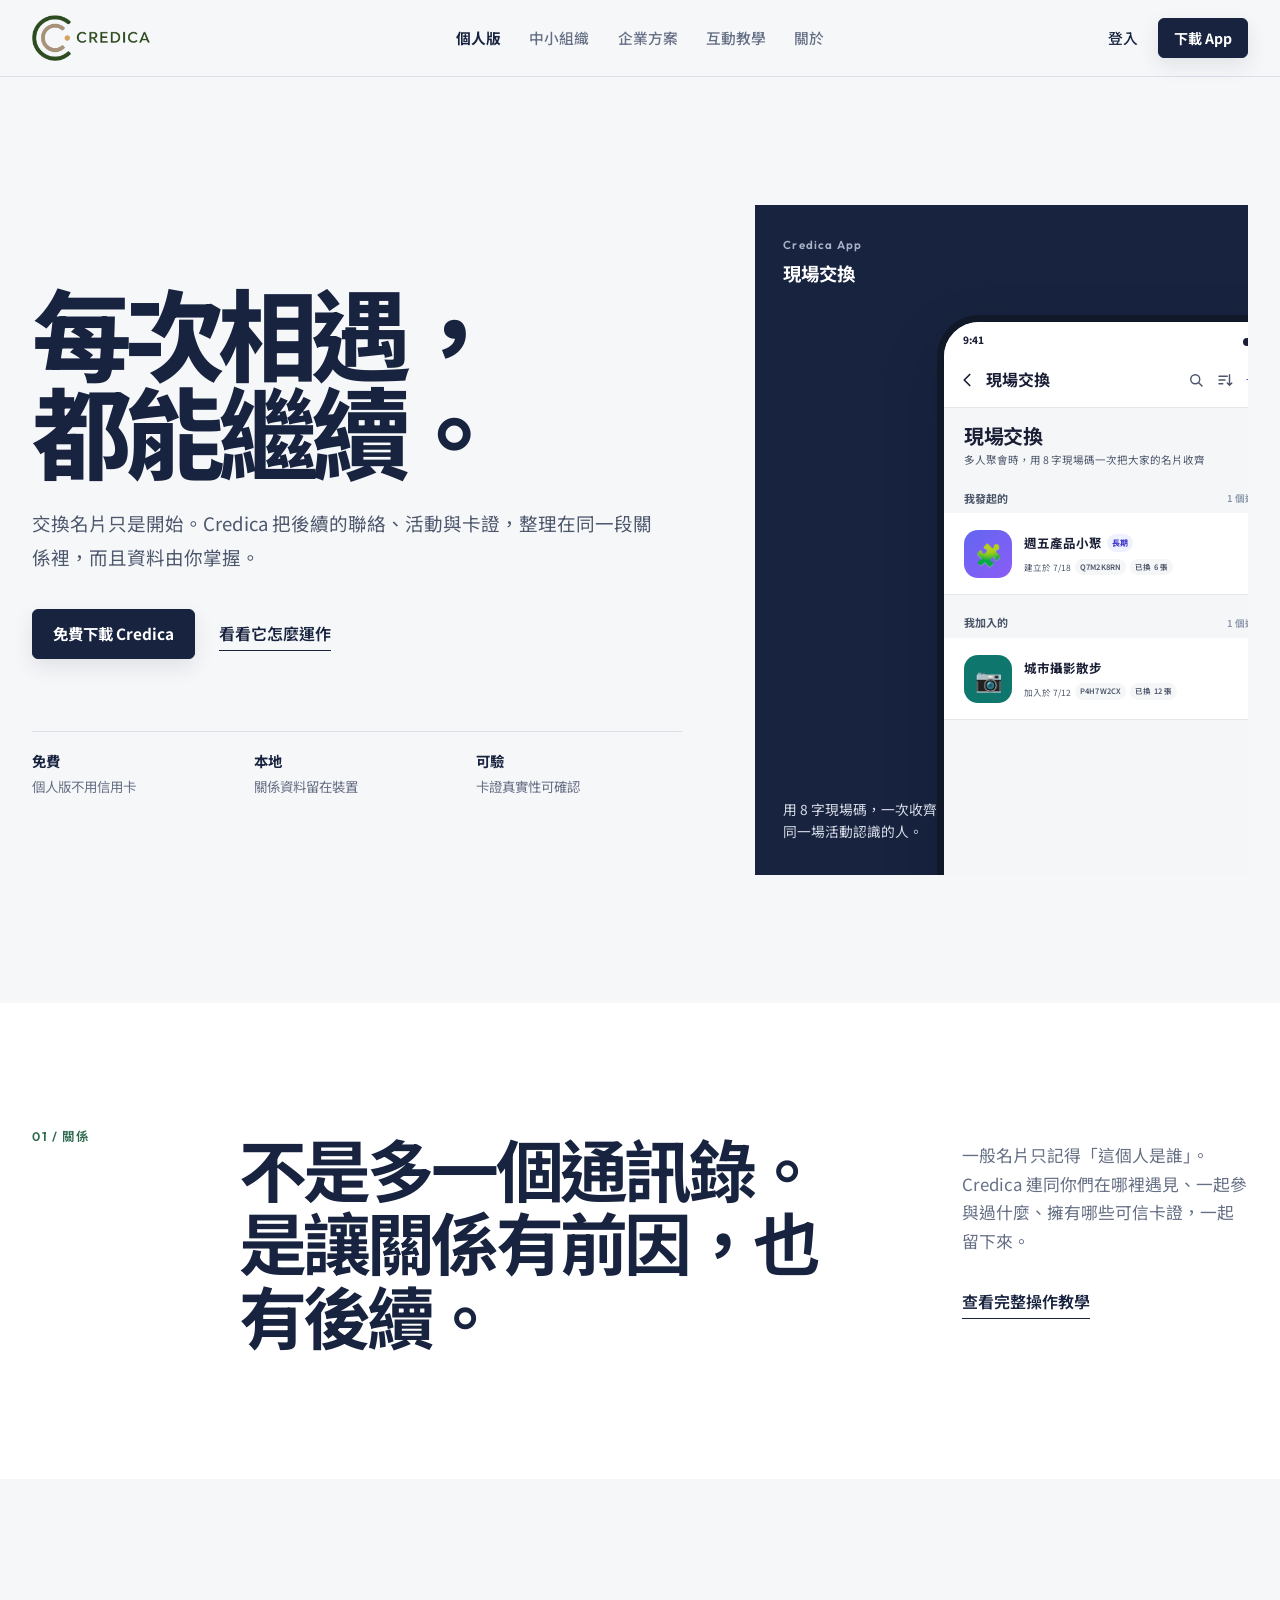
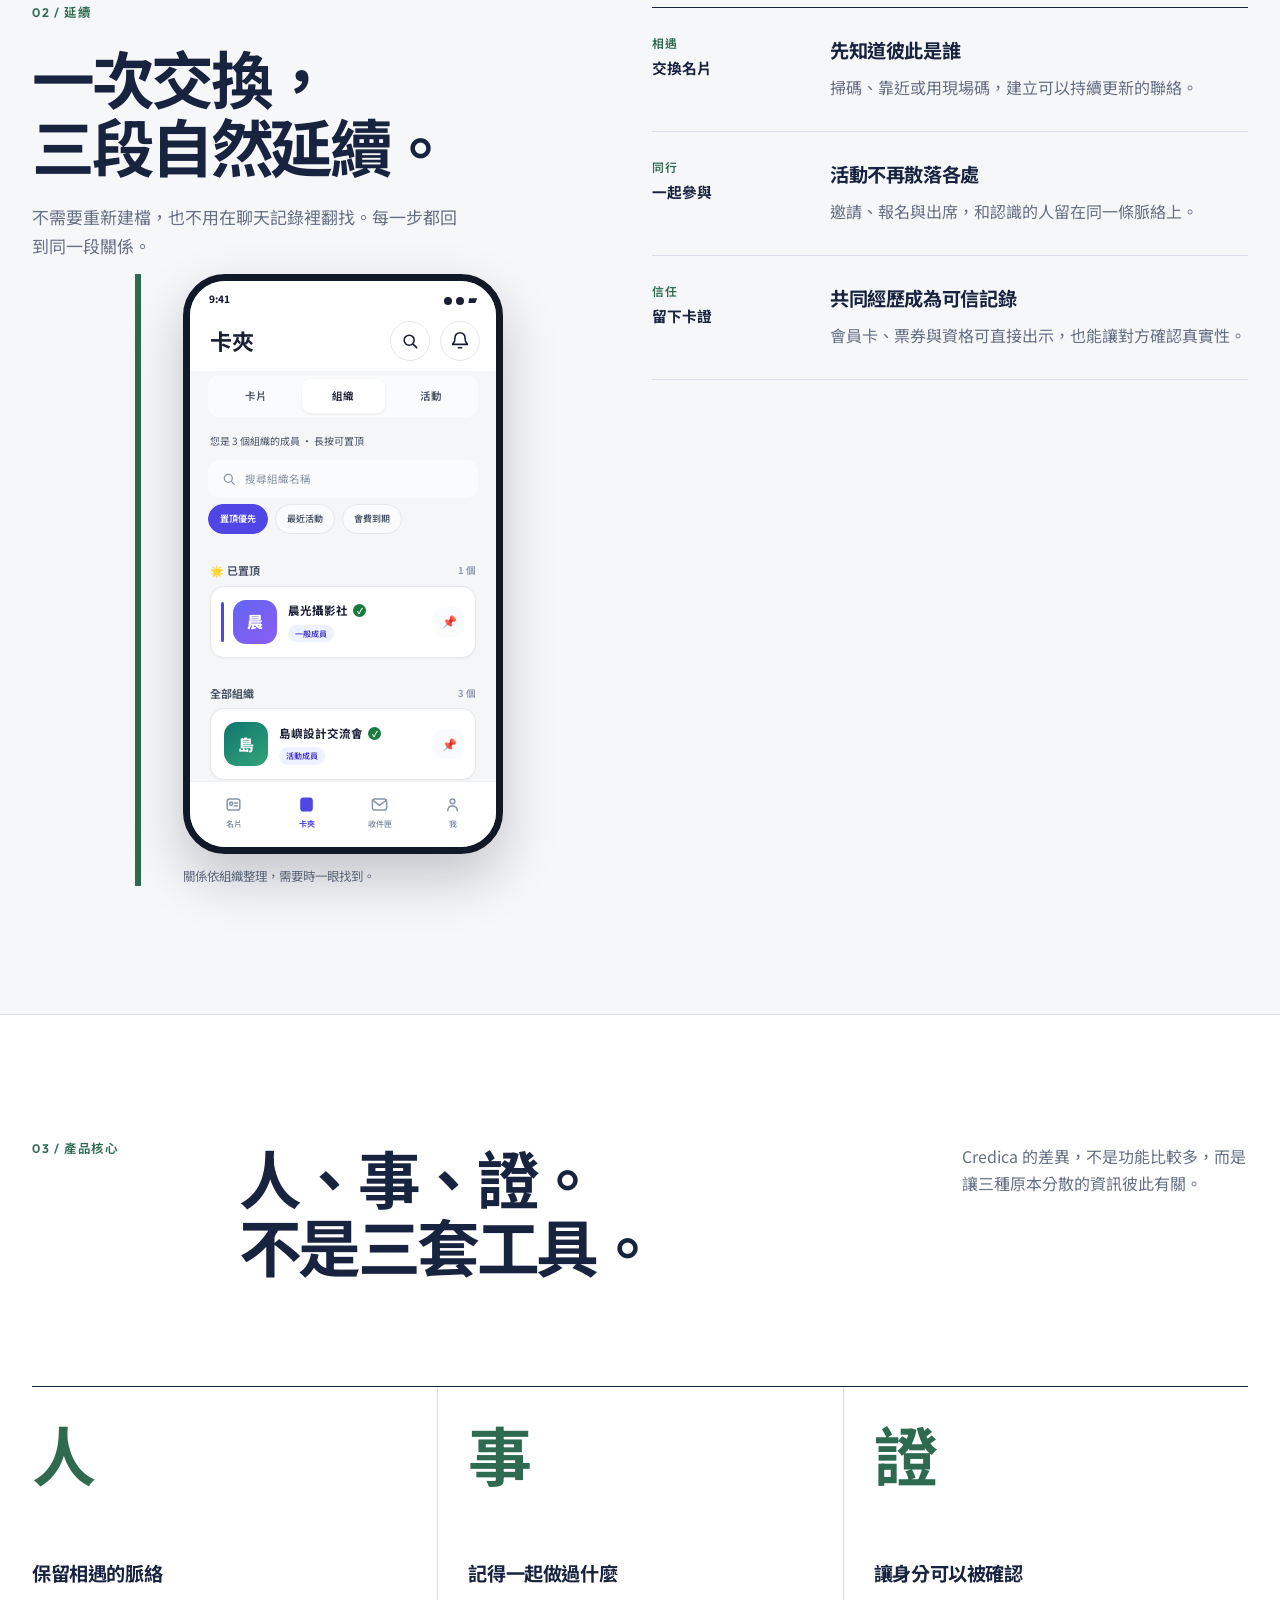
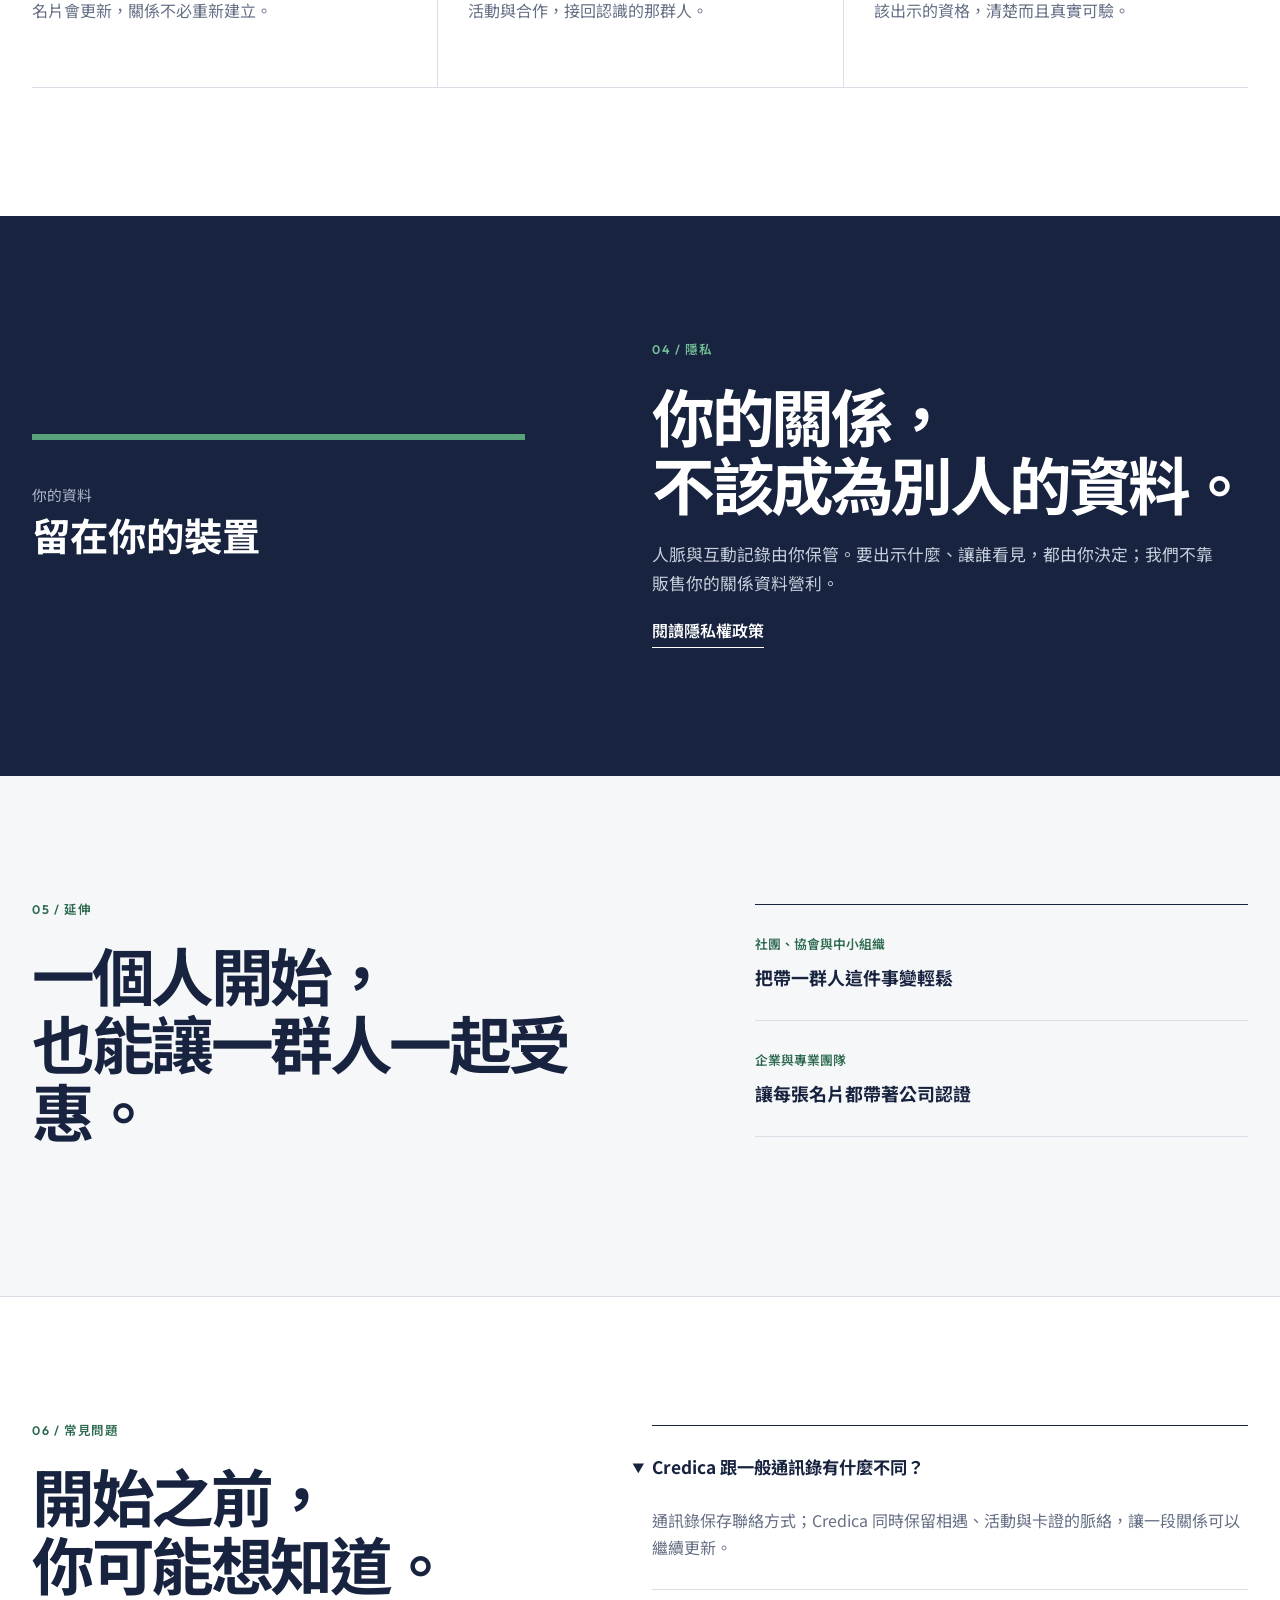
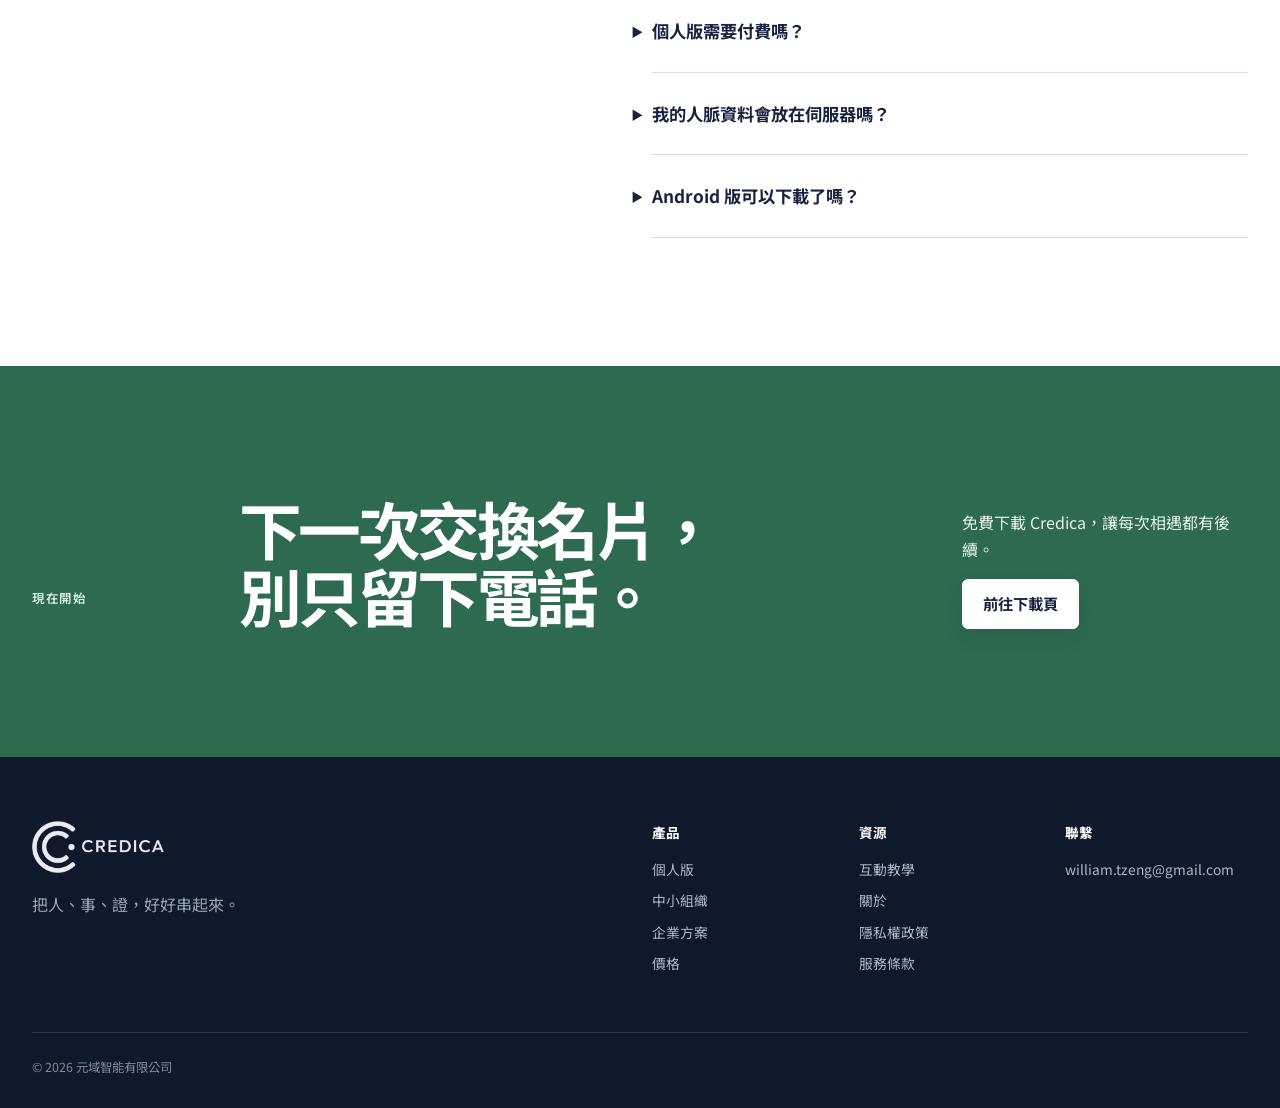
==== commit 9c1349fc: "fix(site): match product interfaces to current app" ====
--- a/index.html
+++ b/index.html
@@ -51,7 +51,7 @@
   <link href="https://fonts.googleapis.com/css2?family=Noto+Sans+TC:wght@400;500;600;700;800&amp;family=Outfit:wght@500;600;700&amp;display=swap" rel="stylesheet">
   <link rel="stylesheet" href="tokens.css">
   <link rel="stylesheet" href="home-sample.css?v=20260718-4">
-  <link rel="stylesheet" href="app-sim.css?v=20260718-1">
+  <link rel="stylesheet" href="app-sim.css?v=20260718-2">
 </head>
 <body>
   <a class="skip-link" href="#main">跳至主要內容</a>
@@ -105,17 +105,24 @@
           <div class="product-stage">
             <div class="stage-label"><span>Credica App</span><strong>現場交換</strong></div>
             <div class="app-sim app-sim-exchange">
-              <div class="app-status"><span>9:41</span><span>● ● ▰</span></div>
-              <div class="app-toolbar"><strong>現場交換</strong><div><span aria-hidden="true">⌕</span><span aria-hidden="true">↕</span><b>加入</b></div></div>
+              <div class="app-status"><span>9:41</span><span class="status-icons" aria-hidden="true"><i></i><i></i><b></b></span></div>
+              <div class="exchange-toolbar">
+                <span class="app-back" aria-hidden="true"><svg viewBox="0 0 24 24"><path d="m15 18-6-6 6-6"/></svg></span>
+                <strong>現場交換</strong>
+                <div class="exchange-actions">
+                  <svg viewBox="0 0 24 24" aria-hidden="true"><circle cx="11" cy="11" r="6"/><path d="m16 16 4 4"/></svg>
+                  <svg viewBox="0 0 24 24" aria-hidden="true"><path d="M4 7h11M4 12h8M4 17h5M18 5v14m0 0-3-3m3 3 3-3"/></svg>
+                  <b><svg viewBox="0 0 24 24" aria-hidden="true"><path d="M10 17l5-5-5-5M15 12H3M14 4h6v16h-6"/></svg>加入</b>
+                </div>
+              </div>
               <div class="app-scroll">
                 <header class="app-page-head"><h3>現場交換</h3><p>多人聚會時，用 8 字現場碼一次把大家的名片收齊</p></header>
-                <div class="app-section-label"><strong>我建立的群組</strong><span>1 個進行中</span></div>
-                <article class="exchange-row"><div class="exchange-icon">週</div><div><strong>週五產品小聚</strong><p>林若晴、陳柏安等 6 人</p></div><em>進行中</em><span>›</span></article>
-                <div class="app-section-label"><strong>我加入的群組</strong><span>1 個進行中</span></div>
-                <article class="exchange-row"><div class="exchange-icon exchange-icon-alt">城</div><div><strong>城市攝影散步</strong><p>許庭維等 12 人</p></div><em>進行中</em><span>›</span></article>
+                <div class="app-section-label"><strong>我發起的</strong><span>1 個進行中</span></div>
+                <article class="exchange-row"><div class="exchange-icon">🧩</div><div class="exchange-copy"><div><strong>週五產品小聚</strong><span class="long-badge">長期</span></div><p><span>建立於 7/18</span><b>Q7M2K8RN</b><b>已換 6 張</b></p></div><svg class="row-chevron" viewBox="0 0 24 24" aria-hidden="true"><path d="m9 18 6-6-6-6"/></svg></article>
+                <div class="app-section-label"><strong>我加入的</strong><span>1 個進行中</span></div>
+                <article class="exchange-row"><div class="exchange-icon exchange-icon-alt">📷</div><div class="exchange-copy"><div><strong>城市攝影散步</strong></div><p><span>加入於 7/12</span><b>P4H7W2CX</b><b>已換 12 張</b></p></div><svg class="row-chevron" viewBox="0 0 24 24" aria-hidden="true"><path d="m9 18 6-6-6-6"/></svg></article>
               </div>
-              <div class="app-fab"><span>＋</span>發起現場交換</div>
-              <nav class="app-tabs" aria-label="App 底部分頁"><span>名片</span><span class="is-active">人脈</span><span>收件匣</span><span>卡夾</span><span>設定</span></nav>
+              <div class="app-fab"><svg viewBox="0 0 24 24" aria-hidden="true"><path d="M12 5v14M5 12h14"/></svg>發起現場交換</div>
             </div>
             <p class="stage-note">用 8 字現場碼，一次收齊同一場活動認識的人。</p>
           </div>
@@ -161,19 +168,19 @@
 
         <div class="ledger-screen" aria-label="Credica App 組織卡夾介面">
           <div class="app-sim app-sim-orgs app-sim-compact">
-            <div class="app-status"><span>9:41</span><span>● ● ▰</span></div>
-            <div class="app-toolbar"><strong>卡夾</strong><div><span aria-hidden="true">⌕</span><span aria-hidden="true">＋</span></div></div>
-            <div class="app-segments"><span>名片</span><span>卡證</span><span class="is-active">組織</span></div>
+            <div class="app-status"><span>9:41</span><span class="status-icons" aria-hidden="true"><i></i><i></i><b></b></span></div>
+            <div class="app-toolbar"><strong>卡夾</strong><div><span class="round-icon"><svg viewBox="0 0 24 24" aria-hidden="true"><circle cx="11" cy="11" r="6"/><path d="m16 16 4 4"/></svg></span><span class="round-icon"><svg viewBox="0 0 24 24" aria-hidden="true"><path d="M18 8a6 6 0 0 0-12 0c0 7-3 7-3 8h18c0-1-3-1-3-8M10 20h4"/></svg></span></div></div>
+            <div class="app-segments"><span>卡片</span><span class="is-active">組織</span><span>活動</span></div>
             <div class="app-scroll">
               <p class="org-summary">您是 3 個組織的成員 · 長按可置頂</p>
-              <div class="app-search">⌕　搜尋組織名稱</div>
-              <div class="app-filter"><span class="is-active">已置頂</span><span>最近加入</span><span>A–Z</span></div>
+              <div class="app-search"><svg viewBox="0 0 24 24" aria-hidden="true"><circle cx="11" cy="11" r="6"/><path d="m16 16 4 4"/></svg><span>搜尋組織名稱</span></div>
+              <div class="app-filter"><span class="is-active">置頂優先</span><span>最近活動</span><span>會費到期</span></div>
               <div class="app-section-label"><strong>🌟 已置頂</strong><span>1 個</span></div>
-              <article class="org-row"><div class="org-avatar">晨</div><div><strong>晨光攝影社</strong><p>一般成員</p></div><span>›</span></article>
+              <article class="org-row is-pinned"><i></i><div class="org-avatar">晨</div><div class="org-copy"><div><strong>晨光攝影社</strong><span class="verified-dot">✓</span></div><p>一般成員</p></div><button type="button" aria-label="取消置頂">📌</button></article>
               <div class="app-section-label"><strong>全部組織</strong><span>3 個</span></div>
-              <article class="org-row"><div class="org-avatar org-avatar-alt">島</div><div><strong>島嶼設計交流會</strong><p>活動成員</p></div><span>›</span></article>
+              <article class="org-row"><div class="org-avatar org-avatar-alt">島</div><div class="org-copy"><div><strong>島嶼設計交流會</strong><span class="verified-dot">✓</span></div><p>活動成員</p></div><button type="button" aria-label="置頂">📌</button></article>
             </div>
-            <nav class="app-tabs" aria-label="App 底部分頁"><span>名片</span><span>人脈</span><span>收件匣</span><span class="is-active">卡夾</span><span>設定</span></nav>
+            <nav class="app-tabs" aria-label="App 底部分頁"><span><svg viewBox="0 0 24 24" aria-hidden="true"><rect x="4" y="5" width="16" height="14" rx="3"/><circle cx="9" cy="11" r="2"/><path d="M13 10h4M13 14h4"/></svg>名片</span><span class="is-active"><svg viewBox="0 0 24 24" aria-hidden="true"><rect x="5" y="4" width="14" height="16" rx="3"/><path d="M8 8h8M8 12h8M8 16h5"/></svg>卡夾</span><span><svg viewBox="0 0 24 24" aria-hidden="true"><rect x="3" y="5" width="18" height="14" rx="3"/><path d="m4 7 8 6 8-6"/></svg>收件匣</span><span><svg viewBox="0 0 24 24" aria-hidden="true"><circle cx="12" cy="8" r="3"/><path d="M6 20c0-4 2-6 6-6s6 2 6 6"/></svg>我</span></nav>
           </div>
           <p class="sim-caption">關係依組織整理，需要時一眼找到。</p>
         </div>
--- a/app-sim.css
+++ b/app-sim.css
@@ -1,15 +1,35 @@
 .app-sim {
+  --app-brand: #4f46e5;
+  --app-brand-text: #4338ca;
+  --app-brand-light: #eef2ff;
+  --app-bg: #f5f6f8;
+  --app-surface: #fff;
+  --app-elevated: #fafbfc;
+  --app-line: #e5e7eb;
+  --app-text: #1a1f36;
+  --app-text-2: #4a5568;
+  --app-text-3: #8895a8;
   position: relative;
   width: min(100%, 390px);
   height: 650px;
   overflow: hidden;
-  color: #172033;
-  background: #f4f5f7;
-  border: 7px solid #0f1728;
+  color: var(--app-text);
+  background: var(--app-bg);
+  border: 7px solid #111827;
   border-radius: 42px;
-  box-shadow: 0 24px 54px rgba(10, 18, 35, 0.24);
+  box-shadow: 0 24px 54px rgba(10, 18, 35, 0.22);
   font-family: "Noto Sans TC", -apple-system, BlinkMacSystemFont, sans-serif;
   text-align: left;
+}
+
+.app-sim svg {
+  width: 1em;
+  height: 1em;
+  fill: none;
+  stroke: currentColor;
+  stroke-width: 1.9;
+  stroke-linecap: round;
+  stroke-linejoin: round;
 }
 
 .app-status {
@@ -17,151 +37,235 @@
   padding: 9px 19px 0;
   display: flex;
   justify-content: space-between;
-  color: #172033;
-  background: #fff;
+  color: var(--app-text);
+  background: var(--app-surface);
+  font-size: 10px;
+  font-weight: 800;
+}
+
+.status-icons { display: flex; align-items: center; gap: 4px; }
+.status-icons i { width: 8px; height: 8px; background: currentColor; border-radius: 50%; }
+.status-icons b { width: 9px; height: 5px; background: currentColor; clip-path: polygon(10% 0, 100% 0, 75% 100%, 0 100%); }
+
+.app-toolbar {
+  min-height: 60px;
+  padding: 8px 16px 8px 20px;
+  display: flex;
+  align-items: center;
+  justify-content: space-between;
+  background: var(--app-surface);
+}
+
+.app-toolbar > strong { font-size: 22px; font-weight: 700; }
+.app-toolbar > div { display: flex; align-items: center; gap: 10px; }
+.round-icon {
+  width: 40px;
+  height: 40px;
+  display: grid;
+  place-items: center;
+  color: var(--app-text);
+  background: var(--app-surface);
+  border: 1px solid var(--app-line);
+  border-radius: 50%;
+}
+.round-icon svg { width: 20px; height: 20px; }
+
+.exchange-toolbar {
+  height: 56px;
+  padding: 0 10px 0 8px;
+  display: grid;
+  grid-template-columns: 34px minmax(0, 1fr) auto;
+  align-items: center;
+  color: var(--app-text);
+  background: var(--app-surface);
+  border-bottom: 1px solid var(--app-line);
+}
+
+.exchange-toolbar > strong { font-size: 16px; font-weight: 700; }
+.app-back { width: 30px; height: 38px; display: grid; place-items: center; }
+.app-back svg { width: 22px; height: 22px; }
+.exchange-actions { display: flex; align-items: center; gap: 11px; color: var(--app-text-2); }
+.exchange-actions > svg { width: 18px; height: 18px; }
+.exchange-actions b { display: flex; align-items: center; gap: 3px; color: var(--app-brand); font-size: 11px; }
+.exchange-actions b svg { width: 15px; height: 15px; }
+
+.app-scroll { overflow: hidden; background: var(--app-bg); }
+.app-sim-exchange .app-scroll { height: calc(100% - 86px); padding-bottom: 82px; }
+.app-sim-orgs .app-scroll { height: calc(100% - 206px); }
+
+.app-page-head { padding: 14px 20px 3px; }
+.app-page-head h3 { margin: 0 0 3px; font-size: 20px; font-weight: 700; }
+.app-page-head p,
+.org-summary { margin: 0; color: var(--app-text-2); font-size: 10.5px; line-height: 1.5; }
+
+.app-section-label {
+  padding: 18px 20px 6px;
+  display: flex;
+  align-items: center;
+  justify-content: space-between;
+  color: var(--app-text-3);
+  font-size: 9.5px;
+  font-weight: 600;
+}
+.app-section-label strong { color: var(--app-text-2); font-size: 11px; }
+
+.exchange-row {
+  min-height: 82px;
+  padding: 13px 20px;
+  display: grid;
+  grid-template-columns: 48px minmax(0, 1fr) 16px;
+  gap: 12px;
+  align-items: center;
+  background: var(--app-surface);
+  border-bottom: 1px solid var(--app-line);
+}
+
+.exchange-icon {
+  width: 48px;
+  height: 48px;
+  display: grid;
+  place-items: center;
+  color: #fff;
+  background: linear-gradient(145deg, #6366f1, #8b5cf6);
+  border-radius: 14px;
+  font-size: 22px;
+}
+.exchange-icon-alt { background: #0f766e; }
+.exchange-copy { min-width: 0; }
+.exchange-copy > div { display: flex; align-items: center; gap: 5px; }
+.exchange-copy strong { overflow: hidden; font-size: 12.5px; font-weight: 700; text-overflow: ellipsis; white-space: nowrap; }
+.long-badge { padding: 2px 5px; color: var(--app-brand-text); background: var(--app-brand-light); border-radius: 999px; font-size: 8px; font-weight: 700; }
+.exchange-copy p { margin: 5px 0 0; display: flex; flex-wrap: wrap; align-items: center; gap: 4px; color: var(--app-text-2); font-size: 8.5px; }
+.exchange-copy p b { padding: 2px 5px; color: var(--app-text-2); background: var(--app-bg); border-radius: 999px; font-size: 7.5px; font-weight: 600; letter-spacing: 0.02em; }
+.row-chevron { width: 17px !important; height: 17px !important; color: var(--app-text-3); }
+
+.app-fab {
+  position: absolute;
+  right: 16px;
+  bottom: 18px;
+  z-index: 3;
+  min-height: 40px;
+  padding: 9px 14px;
+  display: flex;
+  align-items: center;
+  gap: 7px;
+  color: #fff;
+  background: var(--app-brand);
+  border-radius: 14px;
+  box-shadow: 0 8px 20px rgba(79, 70, 229, 0.25);
   font-size: 10px;
   font-weight: 700;
-  letter-spacing: 0.02em;
-}
-
-.app-toolbar {
-  min-height: 54px;
-  padding: 11px 16px;
-  display: flex;
-  align-items: center;
-  justify-content: space-between;
-  background: #fff;
-  border-bottom: 1px solid #e4e7ec;
-}
-
-.app-toolbar > strong { font-size: 18px; }
-.app-toolbar > div { display: flex; align-items: center; gap: 13px; color: #4b5567; font-size: 17px; }
-.app-toolbar b { color: #1e2951; font-size: 12px; }
-
-.app-scroll {
-  height: calc(100% - 142px);
+}
+.app-fab svg { width: 17px; height: 17px; }
+
+.app-segments {
+  margin: 4px 18px 8px;
+  padding: 4px;
+  display: grid;
+  grid-template-columns: repeat(3, 1fr);
+  background: var(--app-elevated);
+  border-radius: 12px;
+  color: var(--app-text-2);
+  font-size: 10.5px;
+  font-weight: 600;
+  text-align: center;
+}
+.app-segments span { margin-inline: 2px; padding: 8px 3px; border-radius: 8px; }
+.app-segments .is-active { color: var(--app-text); background: var(--app-surface); box-shadow: 0 1px 3px rgba(15, 18, 32, 0.08); }
+.org-summary { padding: 8px 20px 2px; font-size: 10px; }
+
+.app-search {
+  min-height: 38px;
+  margin: 10px 18px 6px;
+  padding: 0 13px;
+  display: flex;
+  align-items: center;
+  gap: 8px;
+  color: var(--app-text-3);
+  background: var(--app-elevated);
+  border-radius: 12px;
+  font-size: 10.5px;
+}
+.app-search svg { width: 16px; height: 16px; }
+
+.app-filter {
+  height: 39px;
+  padding: 0 18px;
+  display: flex;
+  gap: 7px;
   overflow: hidden;
-  background: #f4f5f7;
-}
-
-.app-page-head { padding: 15px 18px 9px; }
-.app-page-head h3 { margin: 0 0 3px; font-size: 19px; }
-.app-page-head p, .org-summary { margin: 0; color: #667085; font-size: 10.5px; line-height: 1.55; }
-
-.app-section-label {
-  padding: 15px 18px 7px;
-  display: flex;
-  align-items: center;
-  justify-content: space-between;
-  color: #667085;
-  font-size: 10px;
-}
-
-.app-section-label strong { color: #475467; font-size: 11px; }
-
-.exchange-row, .org-row {
+  white-space: nowrap;
+}
+.app-filter span {
+  height: 30px;
+  padding: 0 11px;
+  display: grid;
+  place-items: center;
+  color: var(--app-text-2);
+  background: var(--app-elevated);
+  border: 1px solid var(--app-line);
+  border-radius: 999px;
+  font-size: 9px;
+  font-weight: 600;
+}
+.app-filter .is-active { color: #fff; background: var(--app-brand); border-color: var(--app-brand); }
+
+.org-row {
+  position: relative;
   min-height: 72px;
-  margin-inline: 13px;
-  padding: 12px 7px;
-  display: grid;
-  grid-template-columns: 42px minmax(0, 1fr) auto auto;
-  gap: 10px;
-  align-items: center;
-  background: #fff;
-  border-bottom: 1px solid #eceef2;
-}
-
-.exchange-icon, .org-avatar {
-  width: 42px;
-  height: 42px;
+  margin: 0 20px 8px;
+  padding: 11px 11px 11px 13px;
+  display: grid;
+  grid-template-columns: 44px minmax(0, 1fr) 30px;
+  gap: 11px;
+  align-items: center;
+  background: var(--app-surface);
+  border: 1px solid var(--app-line);
+  border-radius: 14px;
+  box-shadow: 0 1px 3px rgba(15, 18, 32, 0.04);
+}
+.org-row.is-pinned { padding-left: 22px; }
+.org-row.is-pinned > i { position: absolute; left: 10px; width: 3px; height: 40px; background: var(--app-brand); border-radius: 999px; }
+.org-avatar {
+  width: 44px;
+  height: 44px;
   display: grid;
   place-items: center;
   color: #fff;
-  background: #1e2951;
-  border-radius: 12px;
-  font-size: 14px;
+  background: linear-gradient(145deg, #6366f1, #8b5cf6);
+  border-radius: 13px;
+  font-size: 16px;
   font-weight: 800;
 }
-
-.exchange-icon-alt, .org-avatar-alt { background: #2d6a4f; }
-.org-avatar-warm { color: #513313; background: #e8c88f; }
-.exchange-row strong, .org-row strong { display: block; font-size: 12px; }
-.exchange-row p, .org-row p { margin: 3px 0 0; color: #7b8495; font-size: 9.5px; }
-.exchange-row em { padding: 4px 6px; color: #2d6a4f; background: #e6f3eb; border-radius: 6px; font-size: 8px; font-style: normal; }
-.exchange-row > span, .org-row > span { color: #98a2b3; font-size: 18px; }
-
-.app-fab {
-  position: absolute;
-  right: 15px;
-  bottom: 65px;
-  z-index: 3;
-  padding: 9px 12px;
-  display: flex;
-  align-items: center;
-  gap: 5px;
-  color: #fff;
-  background: #1e2951;
-  border-radius: 14px;
-  box-shadow: 0 7px 18px rgba(30, 41, 81, 0.25);
-  font-size: 9.5px;
-  font-weight: 700;
-}
-
-.app-fab span { font-size: 16px; line-height: 1; }
+.org-avatar-alt { background: linear-gradient(145deg, #0f766e, #34a378); }
+.org-avatar-warm { color: #6b3c12; background: linear-gradient(145deg, #f2cf8c, #e5a84d); }
+.org-copy { min-width: 0; }
+.org-copy > div { display: flex; align-items: center; gap: 5px; }
+.org-copy strong { overflow: hidden; font-size: 11.5px; font-weight: 700; text-overflow: ellipsis; white-space: nowrap; }
+.verified-dot { width: 13px; height: 13px; display: grid; place-items: center; flex: 0 0 13px; color: #fff; background: #1a7a3e; border-radius: 50%; font-size: 8px; font-weight: 800; }
+.org-copy p { width: max-content; margin: 4px 0 0; padding: 2px 7px; color: var(--app-brand-text); background: var(--app-brand-light); border-radius: 999px; font-size: 8px; font-weight: 600; }
+.org-row button { width: 30px; height: 30px; padding: 0; color: var(--app-text-3); background: var(--app-elevated); border: 0; border-radius: 9px; font-size: 12px; }
 
 .app-tabs {
   position: absolute;
   right: 0;
   bottom: 0;
   left: 0;
-  height: 58px;
-  padding: 7px 12px 9px;
-  display: grid;
-  grid-template-columns: repeat(5, 1fr);
-  align-items: end;
-  color: #8a93a3;
-  background: #fff;
-  border-top: 1px solid #e4e7ec;
+  height: 66px;
+  padding: 7px 7px 10px;
+  display: grid;
+  grid-template-columns: repeat(4, 1fr);
+  color: var(--app-text-3);
+  background: var(--app-surface);
+  border-top: 1px solid rgba(15, 18, 32, 0.06);
   font-size: 8px;
+  font-weight: 600;
   text-align: center;
 }
-
-.app-tabs span::before { content: "•"; display: block; margin-bottom: 3px; font-size: 16px; line-height: 1; }
-.app-tabs .is-active { color: #1e2951; font-weight: 800; }
-
-.app-segments {
-  height: 40px;
-  padding: 0 18px;
-  display: grid;
-  grid-template-columns: repeat(3, 1fr);
-  align-items: end;
-  background: #fff;
-  border-bottom: 1px solid #e4e7ec;
-  color: #7c8595;
-  font-size: 11px;
-  font-weight: 600;
-  text-align: center;
-}
-
-.app-segments span { padding-bottom: 8px; border-bottom: 2px solid transparent; }
-.app-segments .is-active { color: #1e2951; border-bottom-color: #1e2951; }
-.app-sim-orgs .app-scroll { height: calc(100% - 182px); }
-.org-summary { padding: 11px 18px 3px; }
-
-.app-search {
-  margin: 9px 16px 7px;
-  padding: 8px 11px;
-  color: #98a2b3;
-  background: #e9ebef;
-  border-radius: 10px;
-  font-size: 10px;
-}
-
-.app-filter { padding: 2px 16px 5px; display: flex; gap: 6px; }
-.app-filter span { padding: 5px 9px; color: #667085; background: #fff; border: 1px solid #dfe3e9; border-radius: 999px; font-size: 8.5px; }
-.app-filter .is-active { color: #fff; background: #1e2951; border-color: #1e2951; }
-.org-row { grid-template-columns: 42px minmax(0, 1fr) auto; }
-.org-row + .org-row { border-top: 0; }
+.app-tabs span { display: flex; flex-direction: column; align-items: center; justify-content: center; gap: 3px; }
+.app-tabs svg { width: 19px; height: 19px; }
+.app-tabs .is-active { color: var(--app-brand); font-weight: 700; }
+.app-tabs .is-active svg { fill: currentColor; stroke: currentColor; }
 .sim-caption { margin: 13px 0 0; color: #667085; font-size: 0.78rem; line-height: 1.5; }
 
 .product-stage .app-sim {
@@ -170,11 +274,12 @@
   bottom: -90px;
   width: 365px;
 }
-
 .app-sim-compact { width: min(100%, 320px); height: 580px; }
 
 @media (max-width: 1024px) {
   .product-stage .app-sim { right: -30px; width: 285px; height: 545px; border-radius: 34px; }
+  .exchange-row { padding-inline: 14px; grid-template-columns: 44px minmax(0, 1fr) 14px; gap: 9px; }
+  .exchange-icon { width: 44px; height: 44px; }
 }
 
 @media (max-width: 820px) {
@@ -184,5 +289,11 @@
 @media (max-width: 520px) {
   .product-stage .app-sim { right: -42px; bottom: -70px; width: 270px; height: 520px; border-width: 6px; border-radius: 32px; }
   .app-status { padding-inline: 15px; }
+  .exchange-actions { gap: 7px; }
+  .exchange-actions b svg { display: none; }
+  .app-page-head { padding-inline: 15px; }
+  .app-section-label { padding-inline: 15px; }
+  .exchange-row { padding-inline: 13px; }
+  .exchange-copy p b:last-child { display: none; }
   .app-sim-compact { width: min(100%, 300px); height: 550px; }
 }
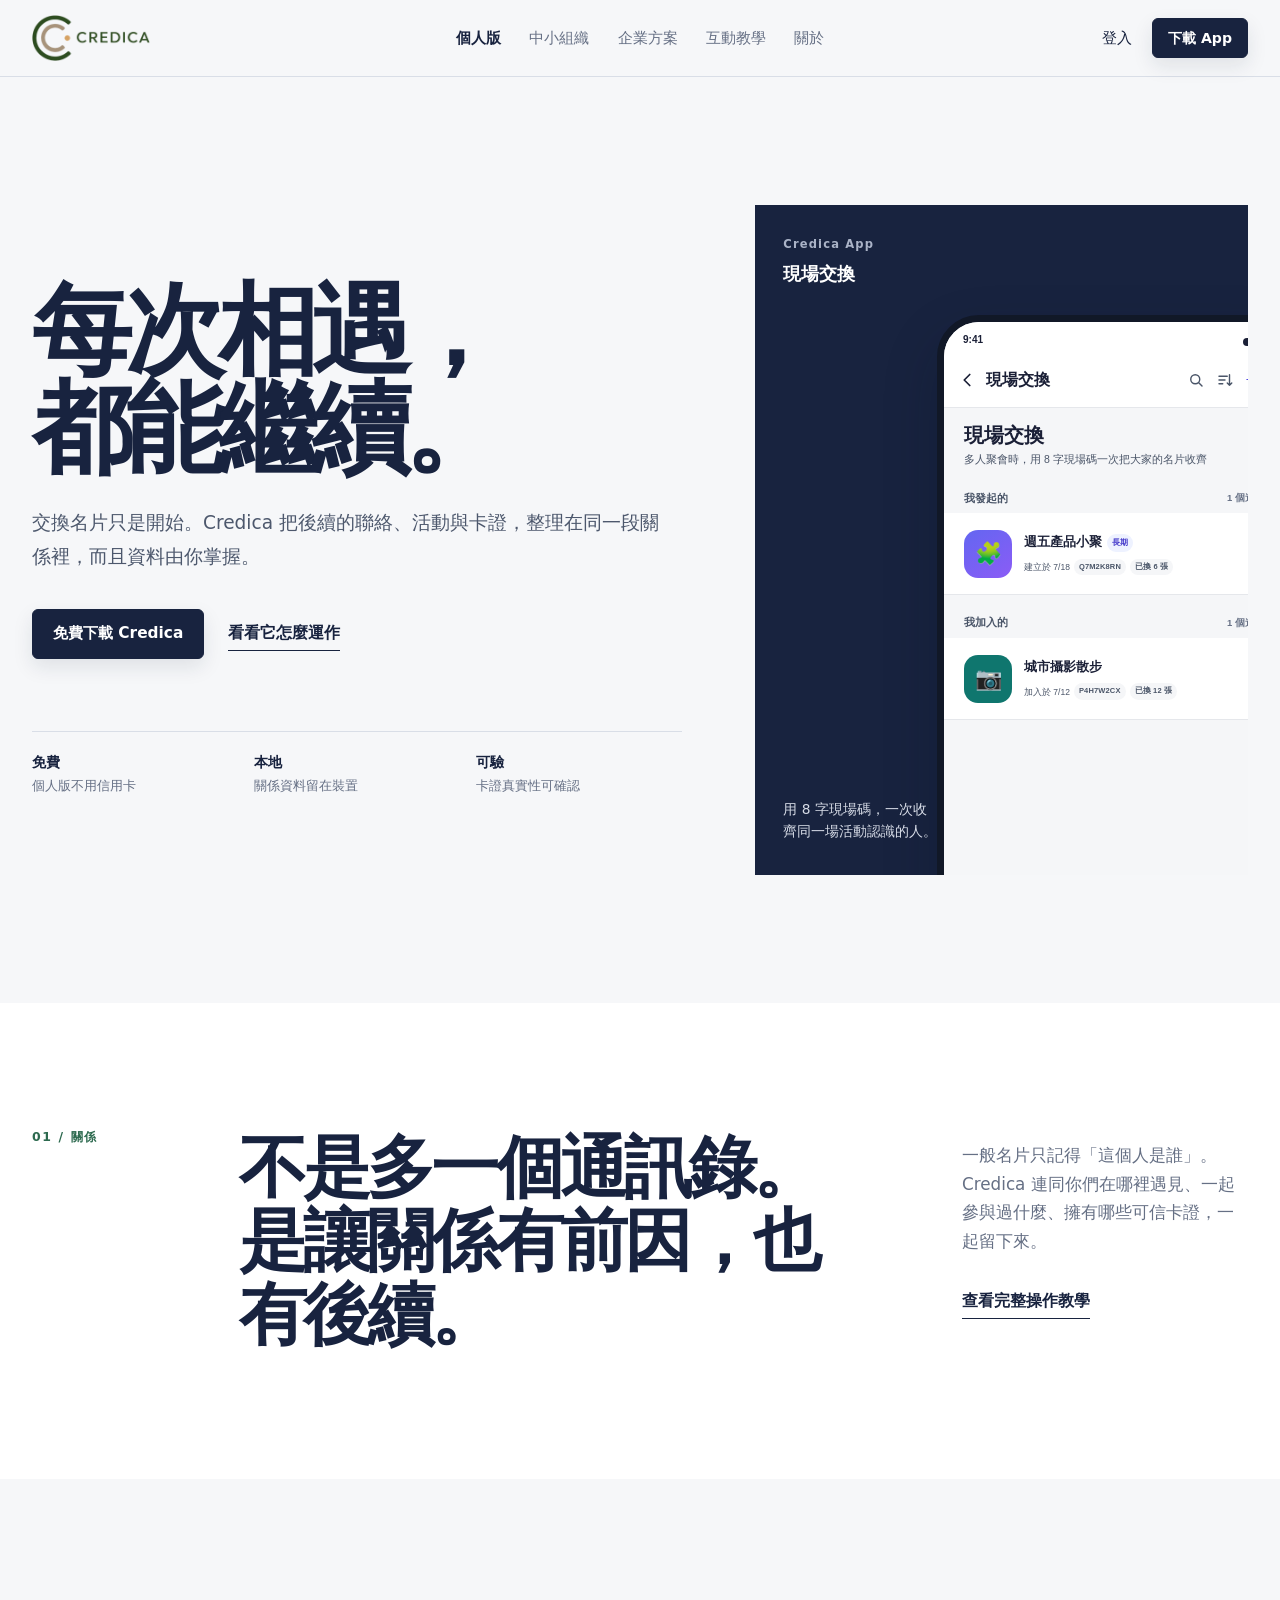
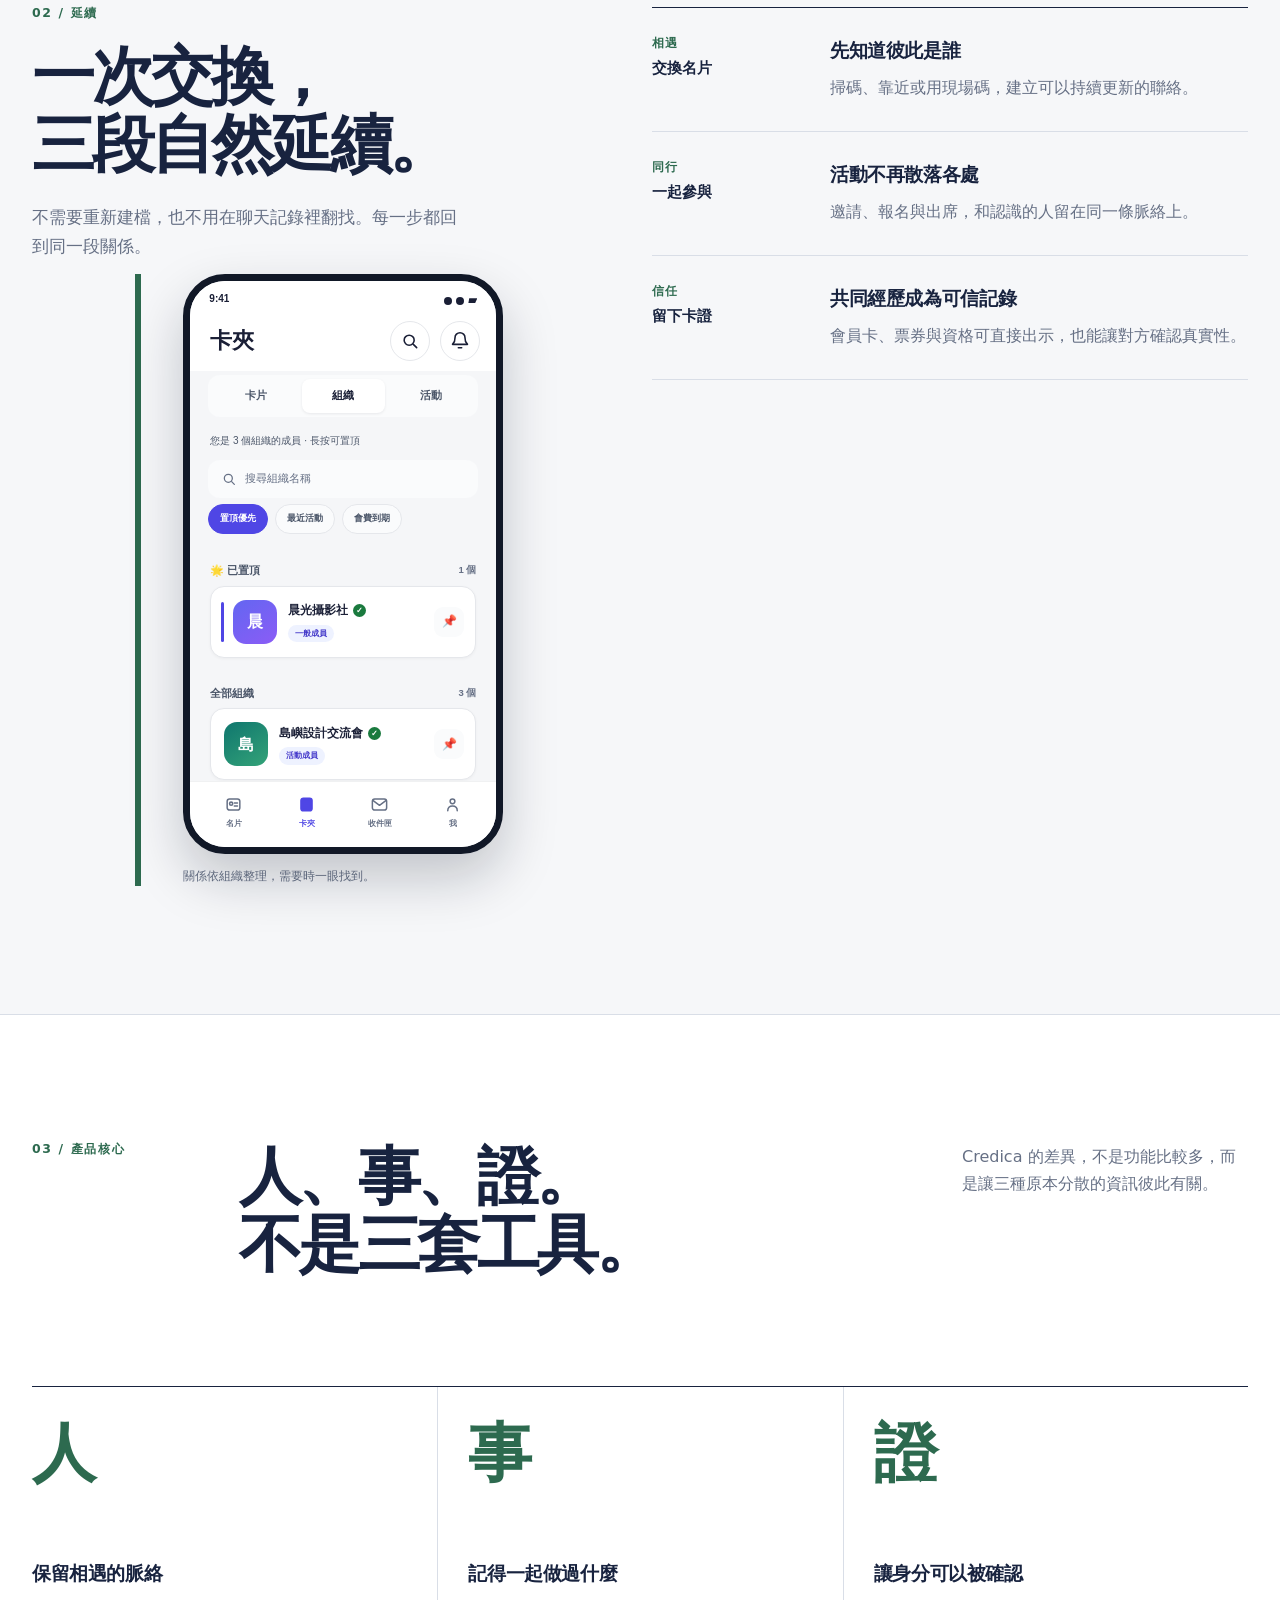
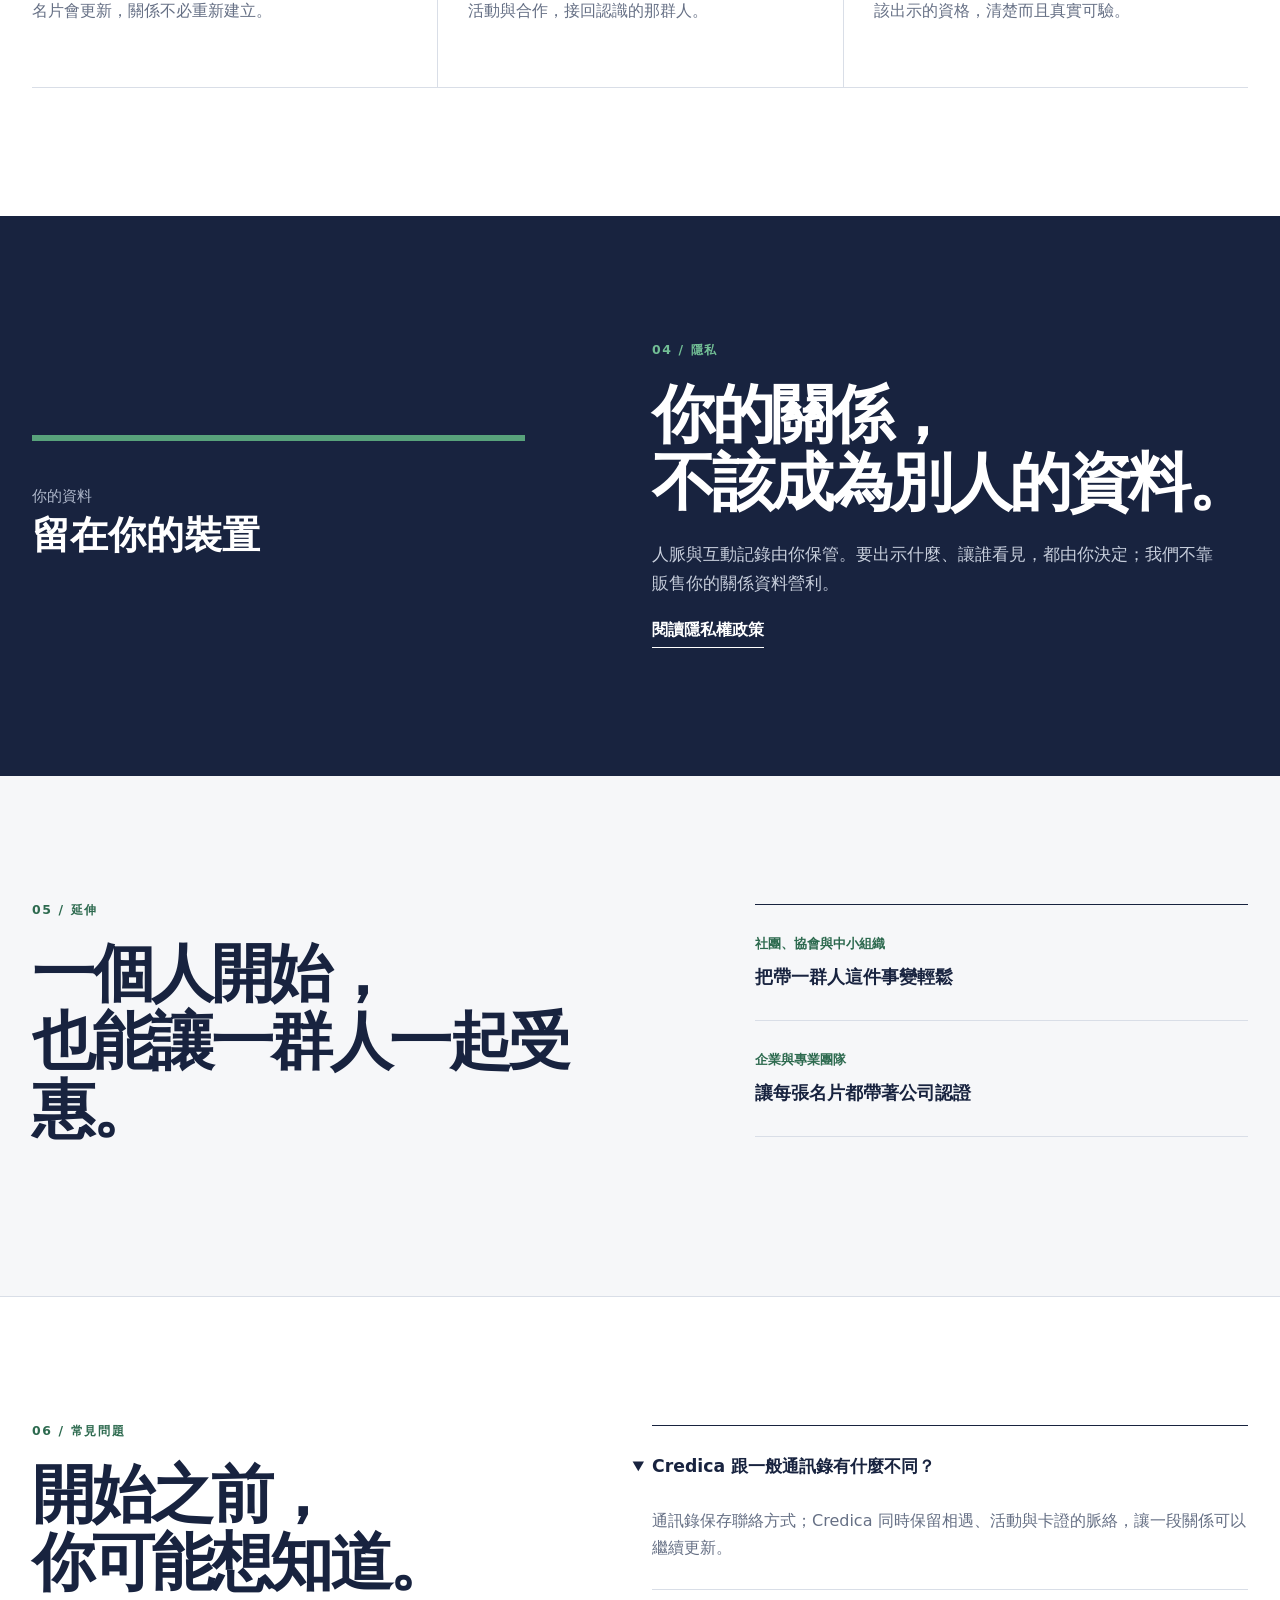
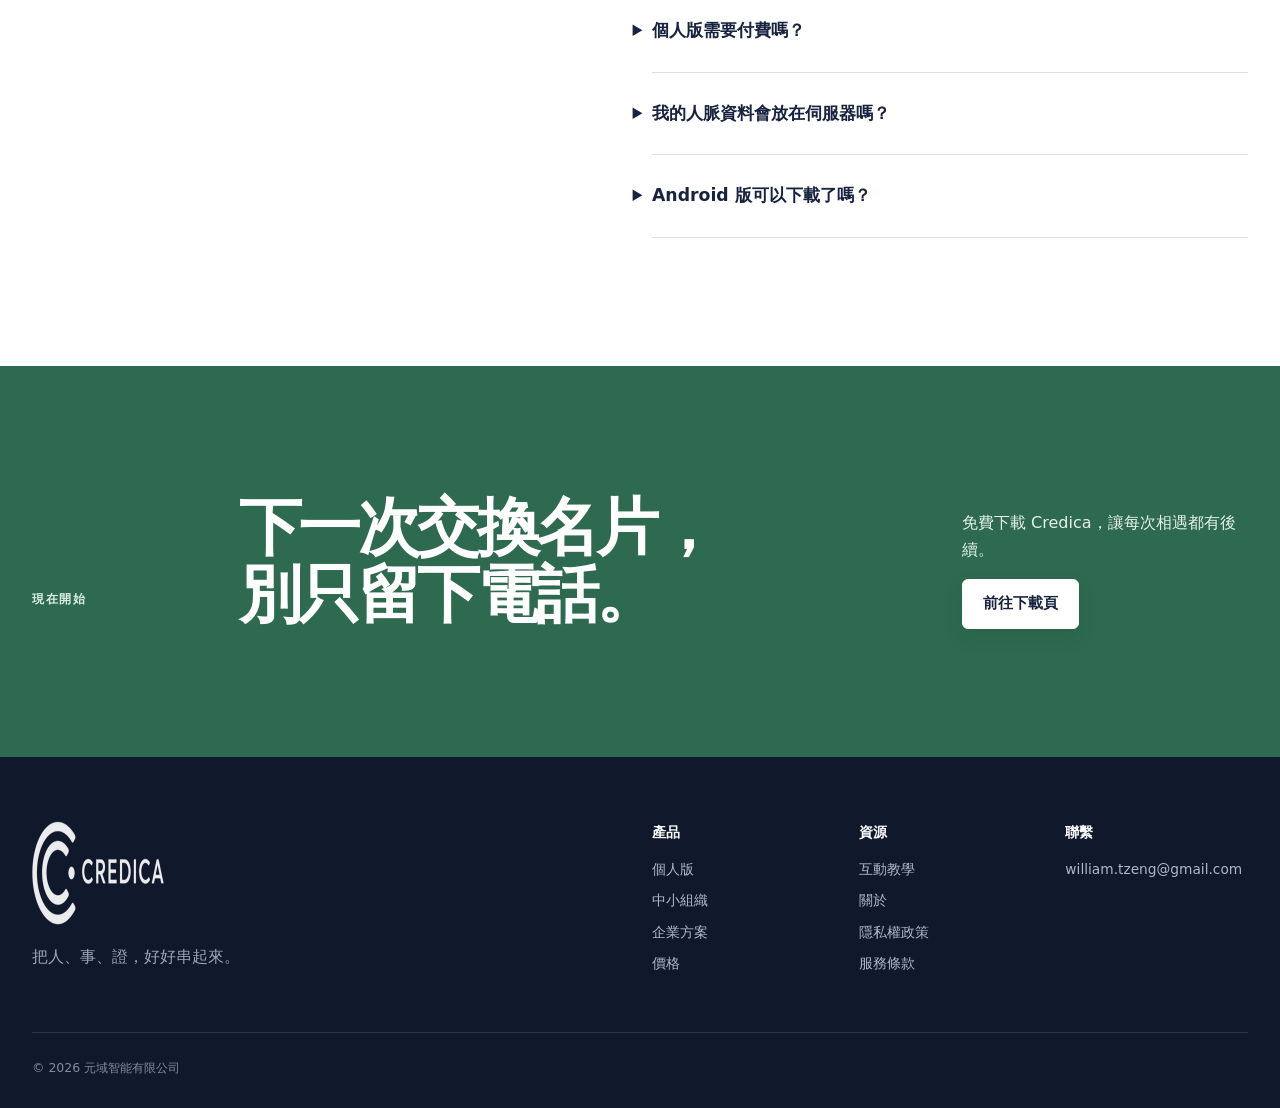
==== commit 8040adbf: "perf(home): reduce render-blocking assets" ====
--- a/index.html
+++ b/index.html
@@ -5,7 +5,7 @@
   <meta name="viewport" content="width=device-width, initial-scale=1">
   <title>Credica — 每次相遇，都能繼續</title>
   <meta name="description" content="交換名片只是開始。Credica 把後續的聯絡、活動與卡證整理在同一段關係裡，而且資料由你掌握。">
-  <meta name="keywords" content="數位名片,人脈管理,活動,數位卡證,現場交換,隱私">
+  <meta name="robots" content="index, follow, max-image-preview:large, max-snippet:-1, max-video-preview:-1">
   <link rel="canonical" href="https://credica.app/">
   <link rel="alternate" hreflang="zh-TW" href="https://credica.app/">
   <link rel="alternate" hreflang="x-default" href="https://credica.app/">
@@ -16,6 +16,7 @@
   <meta property="og:title" content="Credica — 每次相遇，都能繼續">
   <meta property="og:description" content="把後續的聯絡、活動與卡證，整理在同一段關係裡。">
   <meta property="og:type" content="website">
+  <meta property="og:site_name" content="Credica">
   <meta property="og:url" content="https://credica.app/">
   <meta property="og:image" content="https://credica.app/og-image.png">
   <meta property="og:image:width" content="1200">
@@ -28,27 +29,51 @@
   <script type="application/ld+json">
   {
     "@context": "https://schema.org",
-    "@type": "SoftwareApplication",
-    "name": "Credica",
-    "operatingSystem": "iOS",
-    "applicationCategory": "BusinessApplication",
-    "description": "交換名片只是開始。Credica 把後續的聯絡、活動與卡證整理在同一段關係裡。",
-    "url": "https://credica.app",
-    "downloadUrl": "https://apps.apple.com/tw/app/credica-%E5%8F%AF%E9%A9%97%E8%AD%89%E7%9A%84%E6%95%B8%E4%BD%8D%E5%90%8D%E7%89%87/id6760047580",
-    "author": {"@type": "Organization", "name": "元域智能有限公司"},
-    "offers": {"@type": "Offer", "price": "0", "priceCurrency": "TWD"}
+    "@graph": [
+      {
+        "@type": "Organization",
+        "@id": "https://credica.app/#organization",
+        "name": "元域智能有限公司",
+        "alternateName": "Credica",
+        "url": "https://credica.app/",
+        "logo": "https://credica.app/credica-mark.svg",
+        "email": "william.tzeng@gmail.com"
+      },
+      {
+        "@type": "WebSite",
+        "@id": "https://credica.app/#website",
+        "url": "https://credica.app/",
+        "name": "Credica",
+        "description": "把名片、人脈、活動與卡證整理在同一段關係裡。",
+        "inLanguage": "zh-TW",
+        "publisher": {"@id": "https://credica.app/#organization"}
+      },
+      {
+        "@type": "SoftwareApplication",
+        "@id": "https://credica.app/#app",
+        "name": "Credica",
+        "operatingSystem": "iOS",
+        "applicationCategory": "BusinessApplication",
+        "description": "交換名片只是開始。Credica 把後續的聯絡、活動與卡證整理在同一段關係裡。",
+        "url": "https://credica.app/",
+        "author": {"@id": "https://credica.app/#organization"},
+        "offers": {"@type": "Offer", "price": "0", "priceCurrency": "TWD"}
+      }
+    ]
   }
   </script>
-  <script async src="https://www.googletagmanager.com/gtag/js?id=G-VEPFXCYNHN"></script>
   <script>
     window.dataLayer = window.dataLayer || [];
     function gtag(){dataLayer.push(arguments);}
     gtag('js', new Date());
     gtag('config', 'G-VEPFXCYNHN');
+    window.addEventListener('load', function () {
+      var analytics = document.createElement('script');
+      analytics.async = true;
+      analytics.src = 'https://www.googletagmanager.com/gtag/js?id=G-VEPFXCYNHN';
+      document.head.appendChild(analytics);
+    }, { once: true });
   </script>
-  <link rel="preconnect" href="https://fonts.googleapis.com">
-  <link rel="preconnect" href="https://fonts.gstatic.com" crossorigin>
-  <link href="https://fonts.googleapis.com/css2?family=Noto+Sans+TC:wght@400;500;600;700;800&amp;family=Outfit:wght@500;600;700&amp;display=swap" rel="stylesheet">
   <link rel="stylesheet" href="tokens.css">
   <link rel="stylesheet" href="home-sample.css?v=20260718-4">
   <link rel="stylesheet" href="app-sim.css?v=20260718-2">
@@ -59,7 +84,7 @@
   <header class="site-header">
     <div class="grid-shell nav-grid">
       <a class="brand" href="index.html" aria-label="Credica 首頁">
-        <img src="credica-wordmark.png" alt="Credica">
+        <img src="credica-wordmark.png" alt="Credica" width="264" height="104">
       </a>
       <nav class="desktop-nav" aria-label="主要導覽">
         <a aria-current="page" href="index.html">個人版</a>
@@ -116,7 +141,7 @@
                 </div>
               </div>
               <div class="app-scroll">
-                <header class="app-page-head"><h3>現場交換</h3><p>多人聚會時，用 8 字現場碼一次把大家的名片收齊</p></header>
+                <header class="app-page-head"><p class="app-screen-title">現場交換</p><p>多人聚會時，用 8 字現場碼一次把大家的名片收齊</p></header>
                 <div class="app-section-label"><strong>我發起的</strong><span>1 個進行中</span></div>
                 <article class="exchange-row"><div class="exchange-icon">🧩</div><div class="exchange-copy"><div><strong>週五產品小聚</strong><span class="long-badge">長期</span></div><p><span>建立於 7/18</span><b>Q7M2K8RN</b><b>已換 6 張</b></p></div><svg class="row-chevron" viewBox="0 0 24 24" aria-hidden="true"><path d="m9 18 6-6-6-6"/></svg></article>
                 <div class="app-section-label"><strong>我加入的</strong><span>1 個進行中</span></div>
@@ -249,7 +274,7 @@
 
   <footer class="site-footer">
     <div class="grid-shell footer-grid">
-      <div class="footer-brand"><img src="credica-wordmark.png" alt="Credica"><p>把人、事、證，好好串起來。</p></div>
+      <div class="footer-brand"><img src="credica-wordmark.png" alt="Credica" width="264" height="104"><p>把人、事、證，好好串起來。</p></div>
       <nav aria-label="頁尾產品連結"><strong>產品</strong><a href="index.html">個人版</a><a href="business.html">中小組織</a><a href="enterprise.html">企業方案</a><a href="pricing.html">價格</a></nav>
       <nav aria-label="頁尾資源連結"><strong>資源</strong><a href="tutorial.html">互動教學</a><a href="about.html">關於</a><a href="privacy.html">隱私權政策</a><a href="terms.html">服務條款</a></nav>
       <div class="footer-contact"><strong>聯繫</strong><a href="mailto:william.tzeng@gmail.com">william.tzeng@gmail.com</a></div>
--- a/app-sim.css
+++ b/app-sim.css
@@ -8,7 +8,7 @@
   --app-line: #e5e7eb;
   --app-text: #1a1f36;
   --app-text-2: #4a5568;
-  --app-text-3: #8895a8;
+  --app-text-3: #667085;
   position: relative;
   width: min(100%, 390px);
   height: 650px;
@@ -94,7 +94,7 @@
 .app-sim-orgs .app-scroll { height: calc(100% - 206px); }
 
 .app-page-head { padding: 14px 20px 3px; }
-.app-page-head h3 { margin: 0 0 3px; font-size: 20px; font-weight: 700; }
+.app-page-head .app-screen-title { margin: 0 0 3px; color: var(--app-text); font-size: 20px; font-weight: 700; line-height: 1.35; }
 .app-page-head p,
 .org-summary { margin: 0; color: var(--app-text-2); font-size: 10.5px; line-height: 1.5; }
 
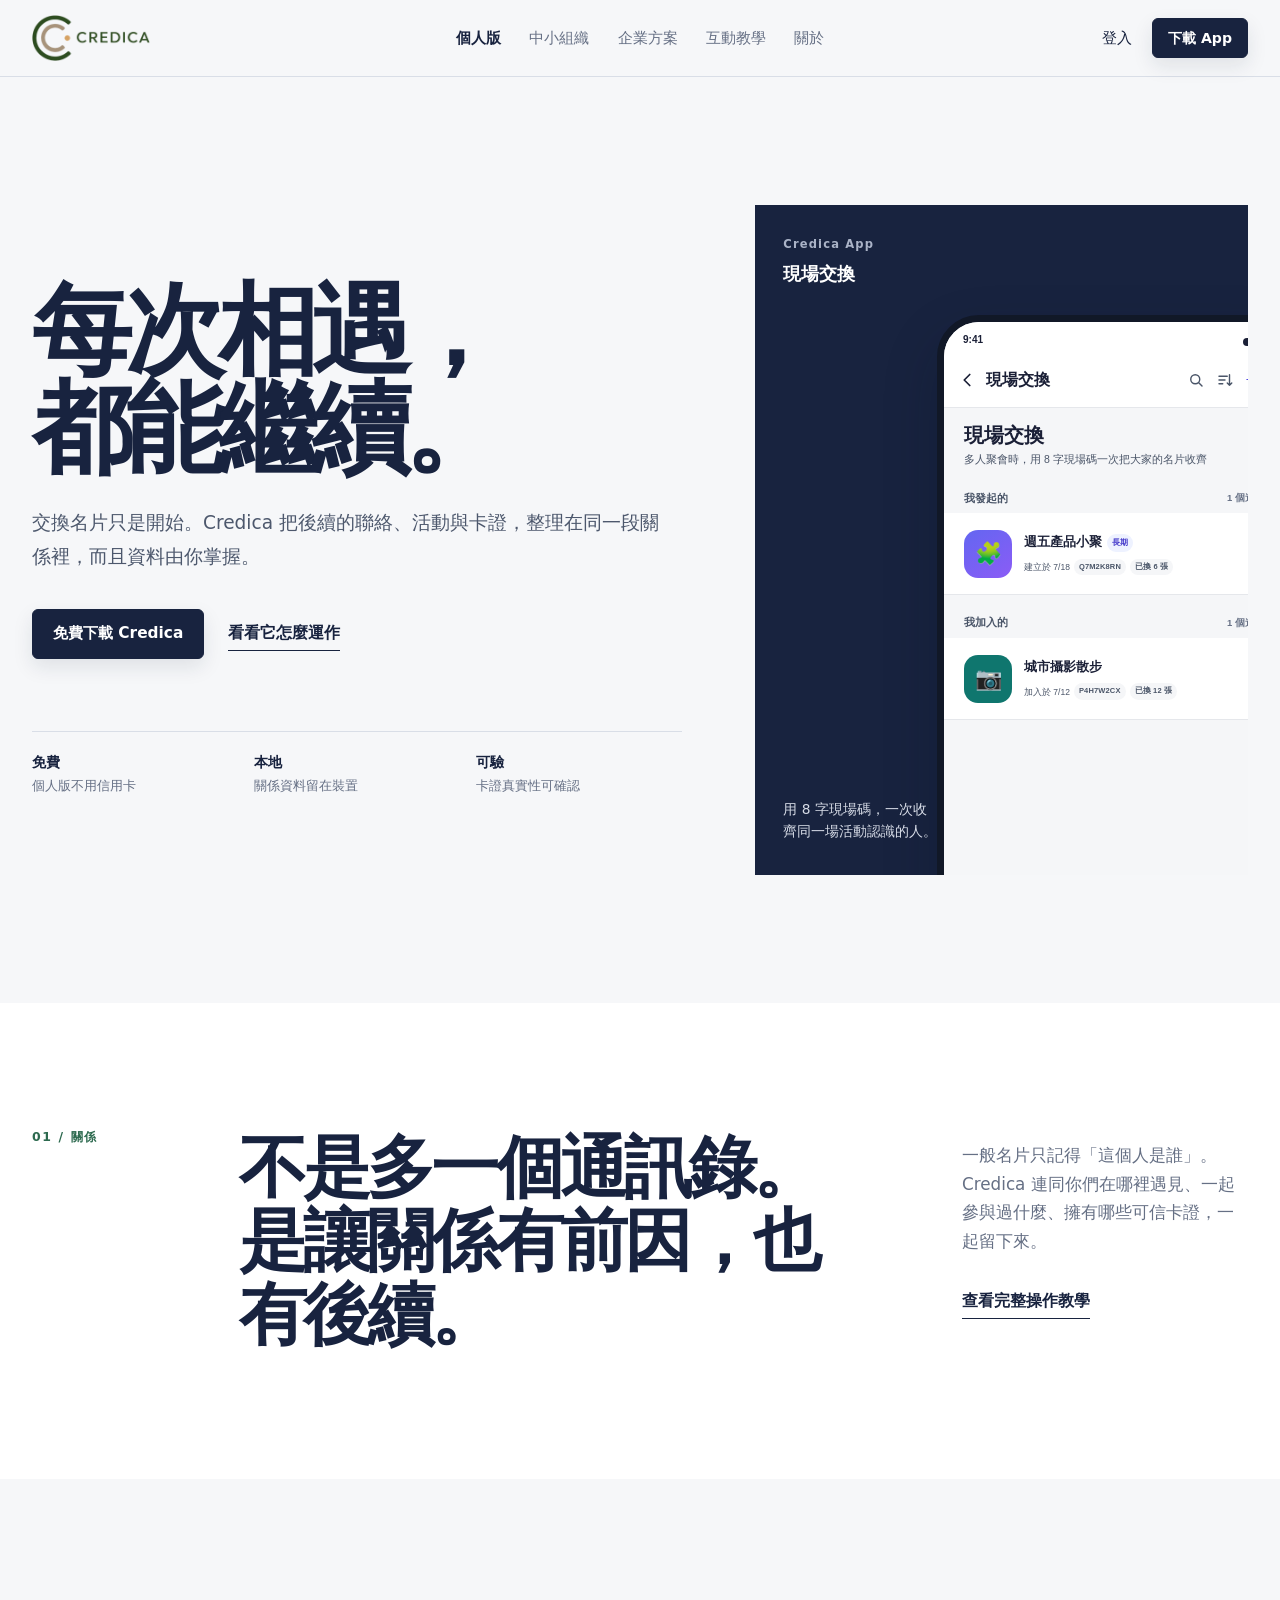
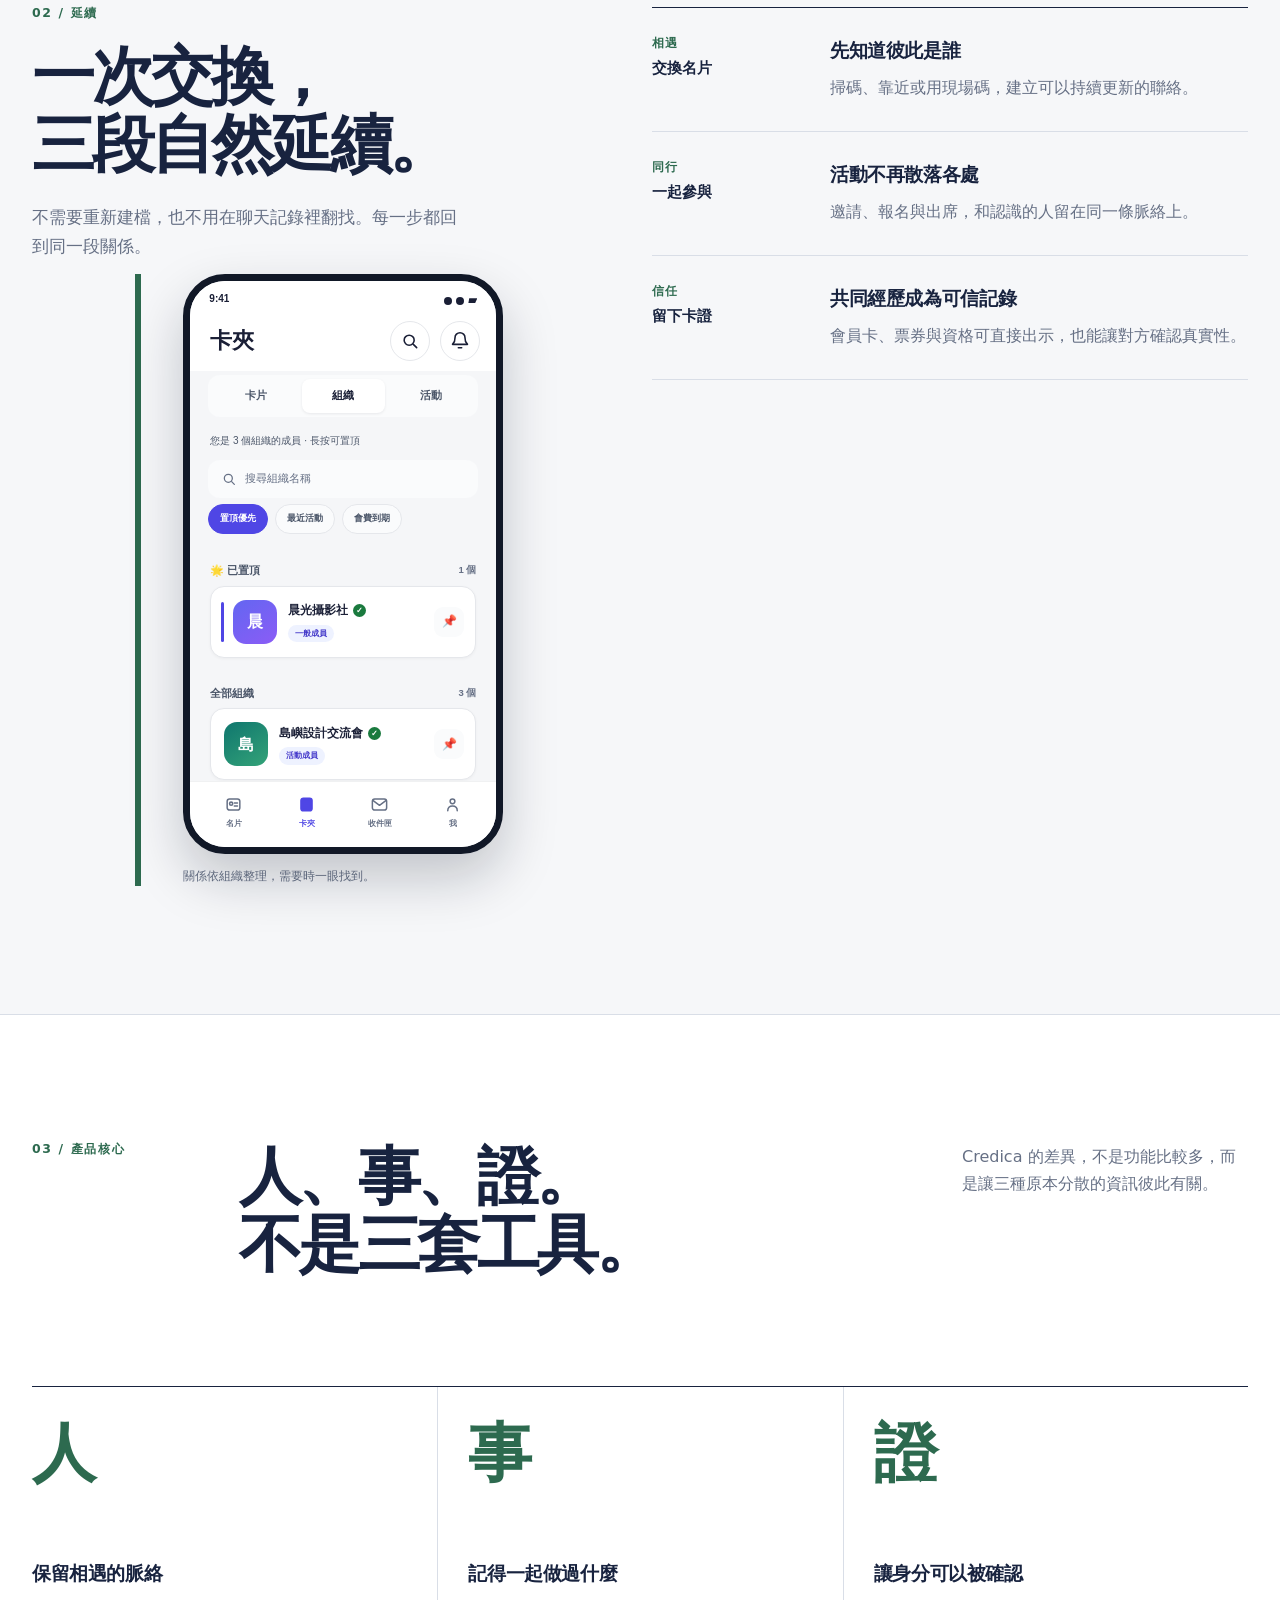
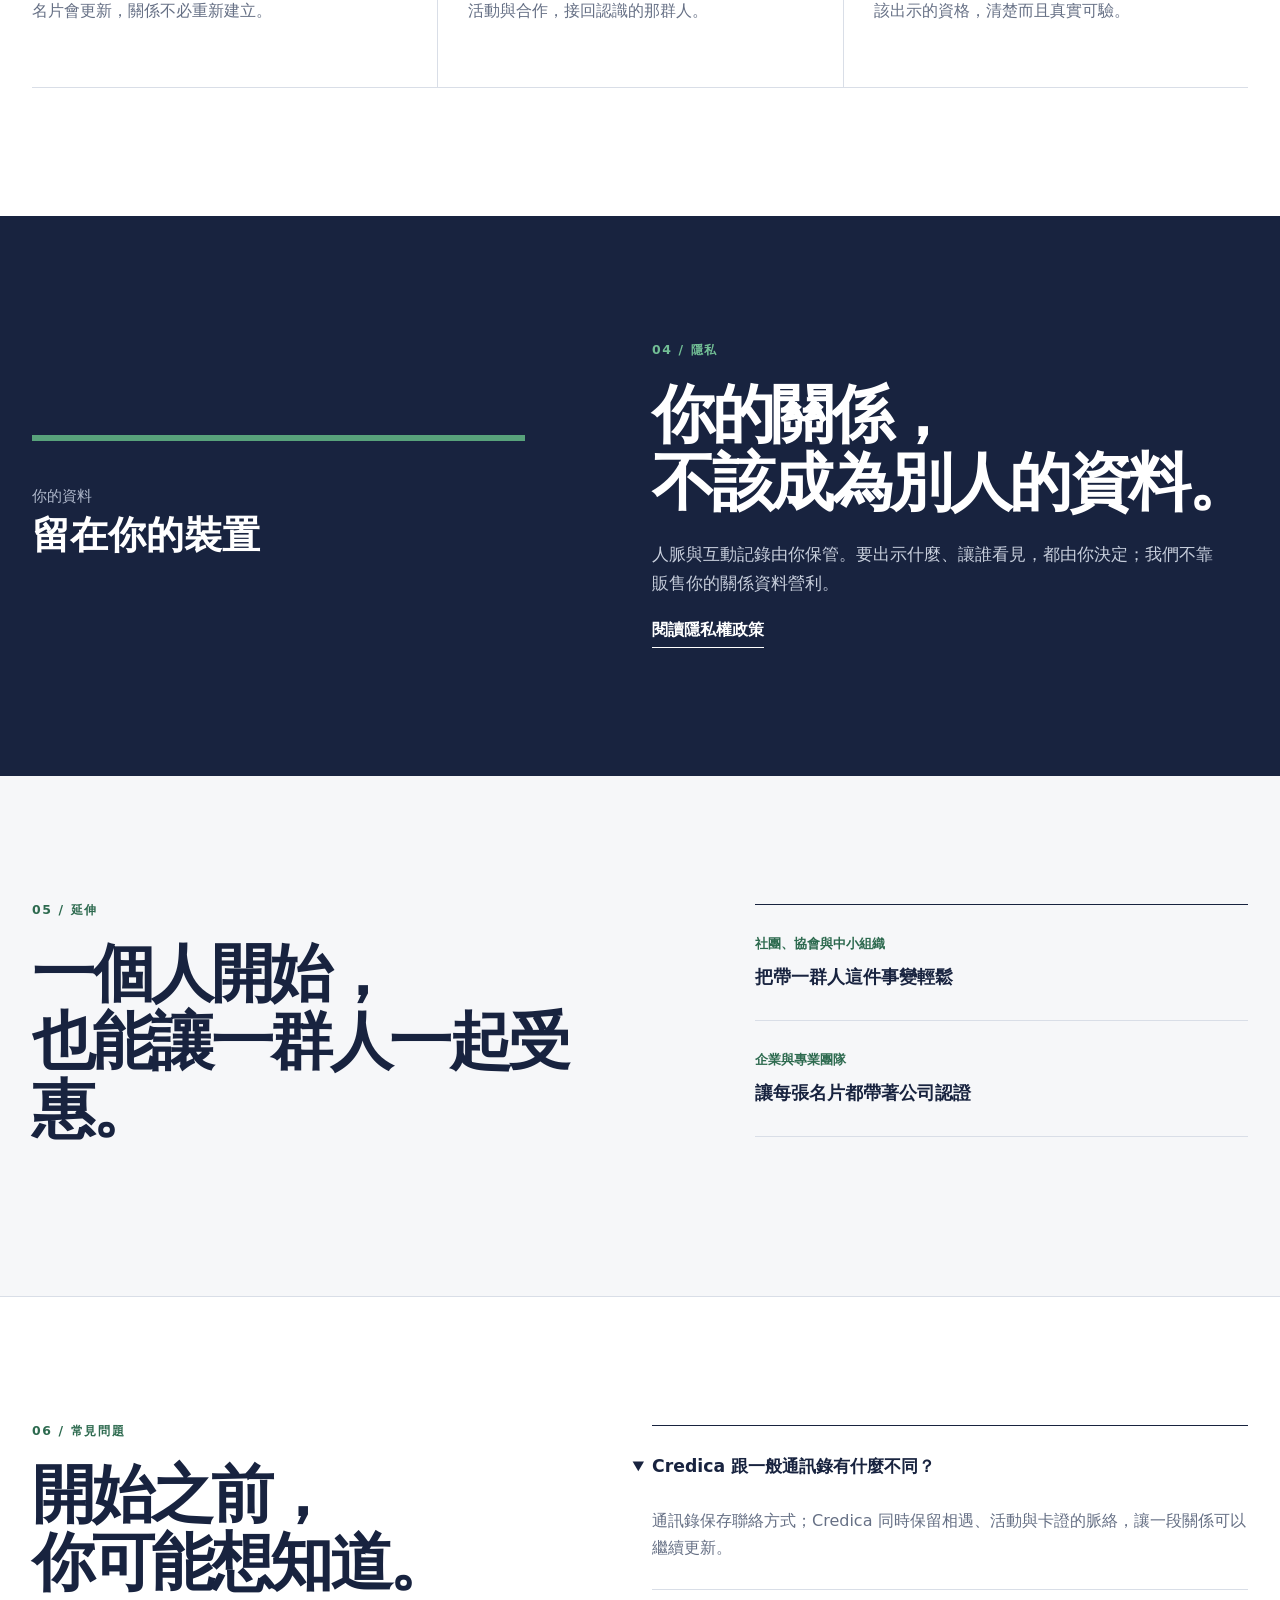
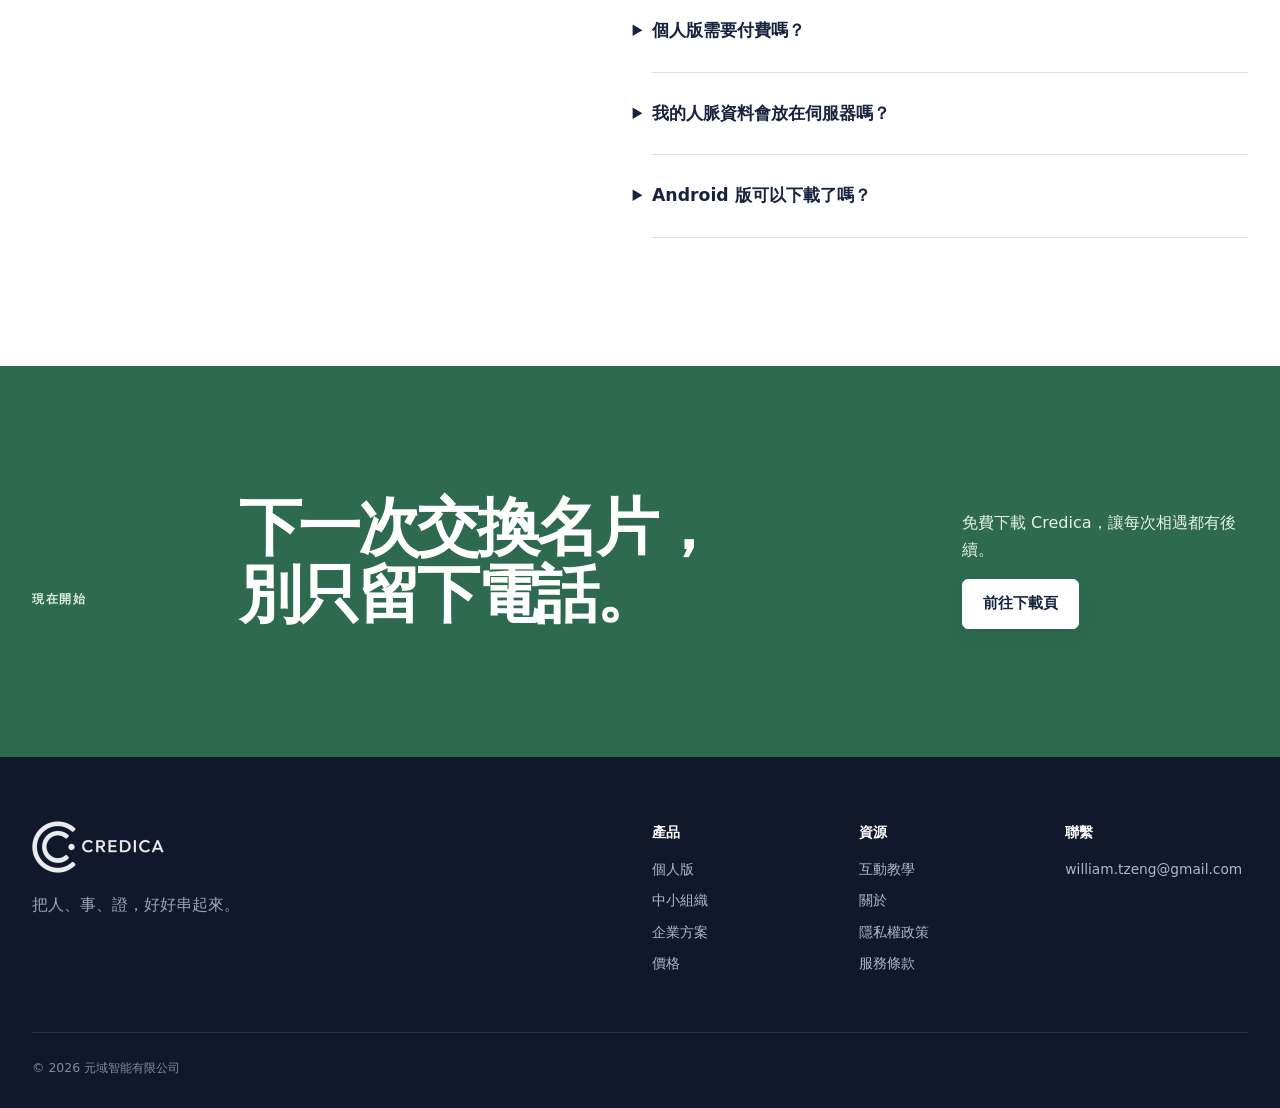
==== commit 9bd20faa: "fix(home): preserve optimized logo ratio" ====
--- a/index.html
+++ b/index.html
@@ -84,7 +84,7 @@
   <header class="site-header">
     <div class="grid-shell nav-grid">
       <a class="brand" href="index.html" aria-label="Credica 首頁">
-        <img src="credica-wordmark.png" alt="Credica" width="264" height="104">
+        <img src="credica-wordmark.png?v=20260718-2" alt="Credica" width="264" height="104">
       </a>
       <nav class="desktop-nav" aria-label="主要導覽">
         <a aria-current="page" href="index.html">個人版</a>
@@ -274,7 +274,7 @@
 
   <footer class="site-footer">
     <div class="grid-shell footer-grid">
-      <div class="footer-brand"><img src="credica-wordmark.png" alt="Credica" width="264" height="104"><p>把人、事、證，好好串起來。</p></div>
+      <div class="footer-brand"><img src="credica-wordmark.png?v=20260718-2" alt="Credica" width="264" height="104"><p>把人、事、證，好好串起來。</p></div>
       <nav aria-label="頁尾產品連結"><strong>產品</strong><a href="index.html">個人版</a><a href="business.html">中小組織</a><a href="enterprise.html">企業方案</a><a href="pricing.html">價格</a></nav>
       <nav aria-label="頁尾資源連結"><strong>資源</strong><a href="tutorial.html">互動教學</a><a href="about.html">關於</a><a href="privacy.html">隱私權政策</a><a href="terms.html">服務條款</a></nav>
       <div class="footer-contact"><strong>聯繫</strong><a href="mailto:william.tzeng@gmail.com">william.tzeng@gmail.com</a></div>
--- a/home-sample.css
+++ b/home-sample.css
@@ -326,7 +326,7 @@
 .site-footer { padding-block: 64px 30px; color: #d9deea; background: #10182c; }
 .footer-grid { row-gap: 56px; }
 .footer-brand { grid-column: 1 / span 5; }
-.footer-brand img { width: 132px; filter: brightness(0) invert(1); opacity: 0.92; }
+.footer-brand img { width: 132px; height: auto; filter: brightness(0) invert(1); opacity: 0.92; }
 .footer-brand p { margin: 18px 0 0; color: #99a4ba; }
 .site-footer nav, .footer-contact { display: flex; flex-direction: column; gap: 8px; }
 .site-footer nav:nth-of-type(1) { grid-column: 7 / span 2; }
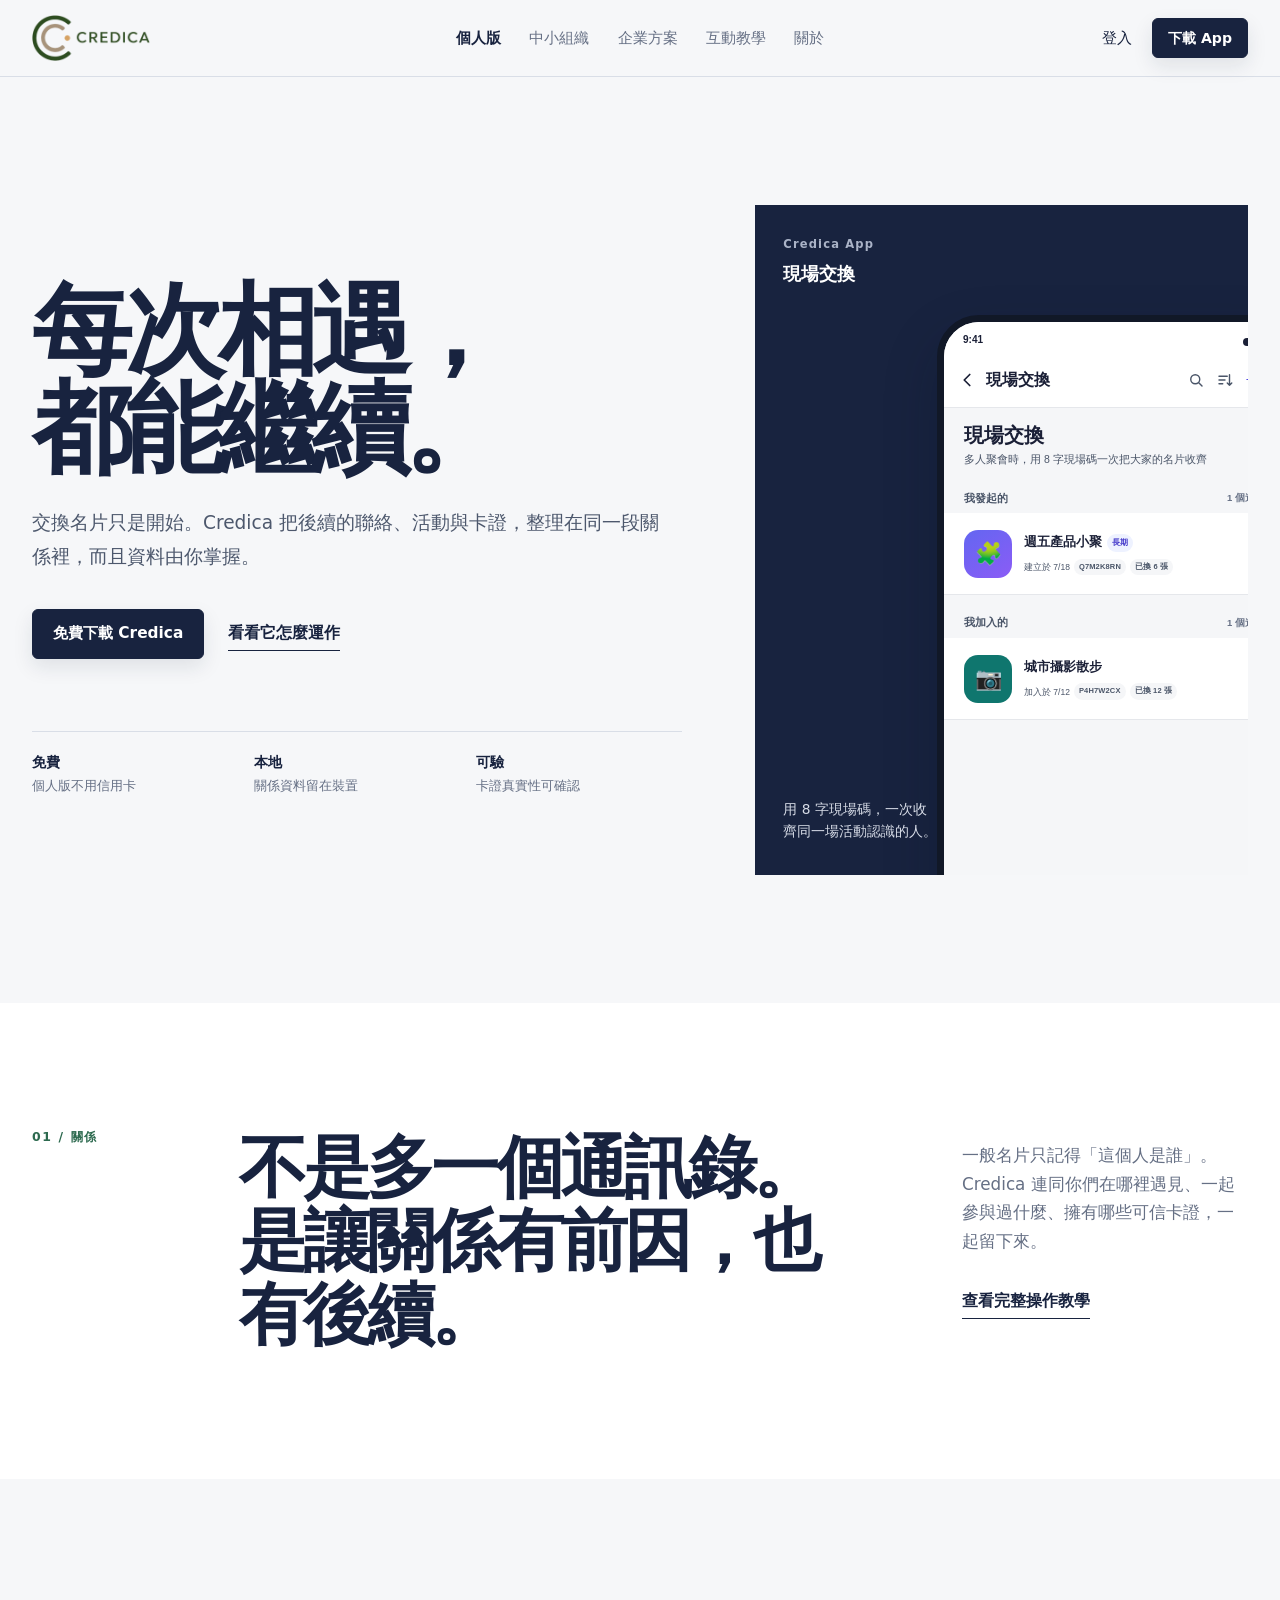
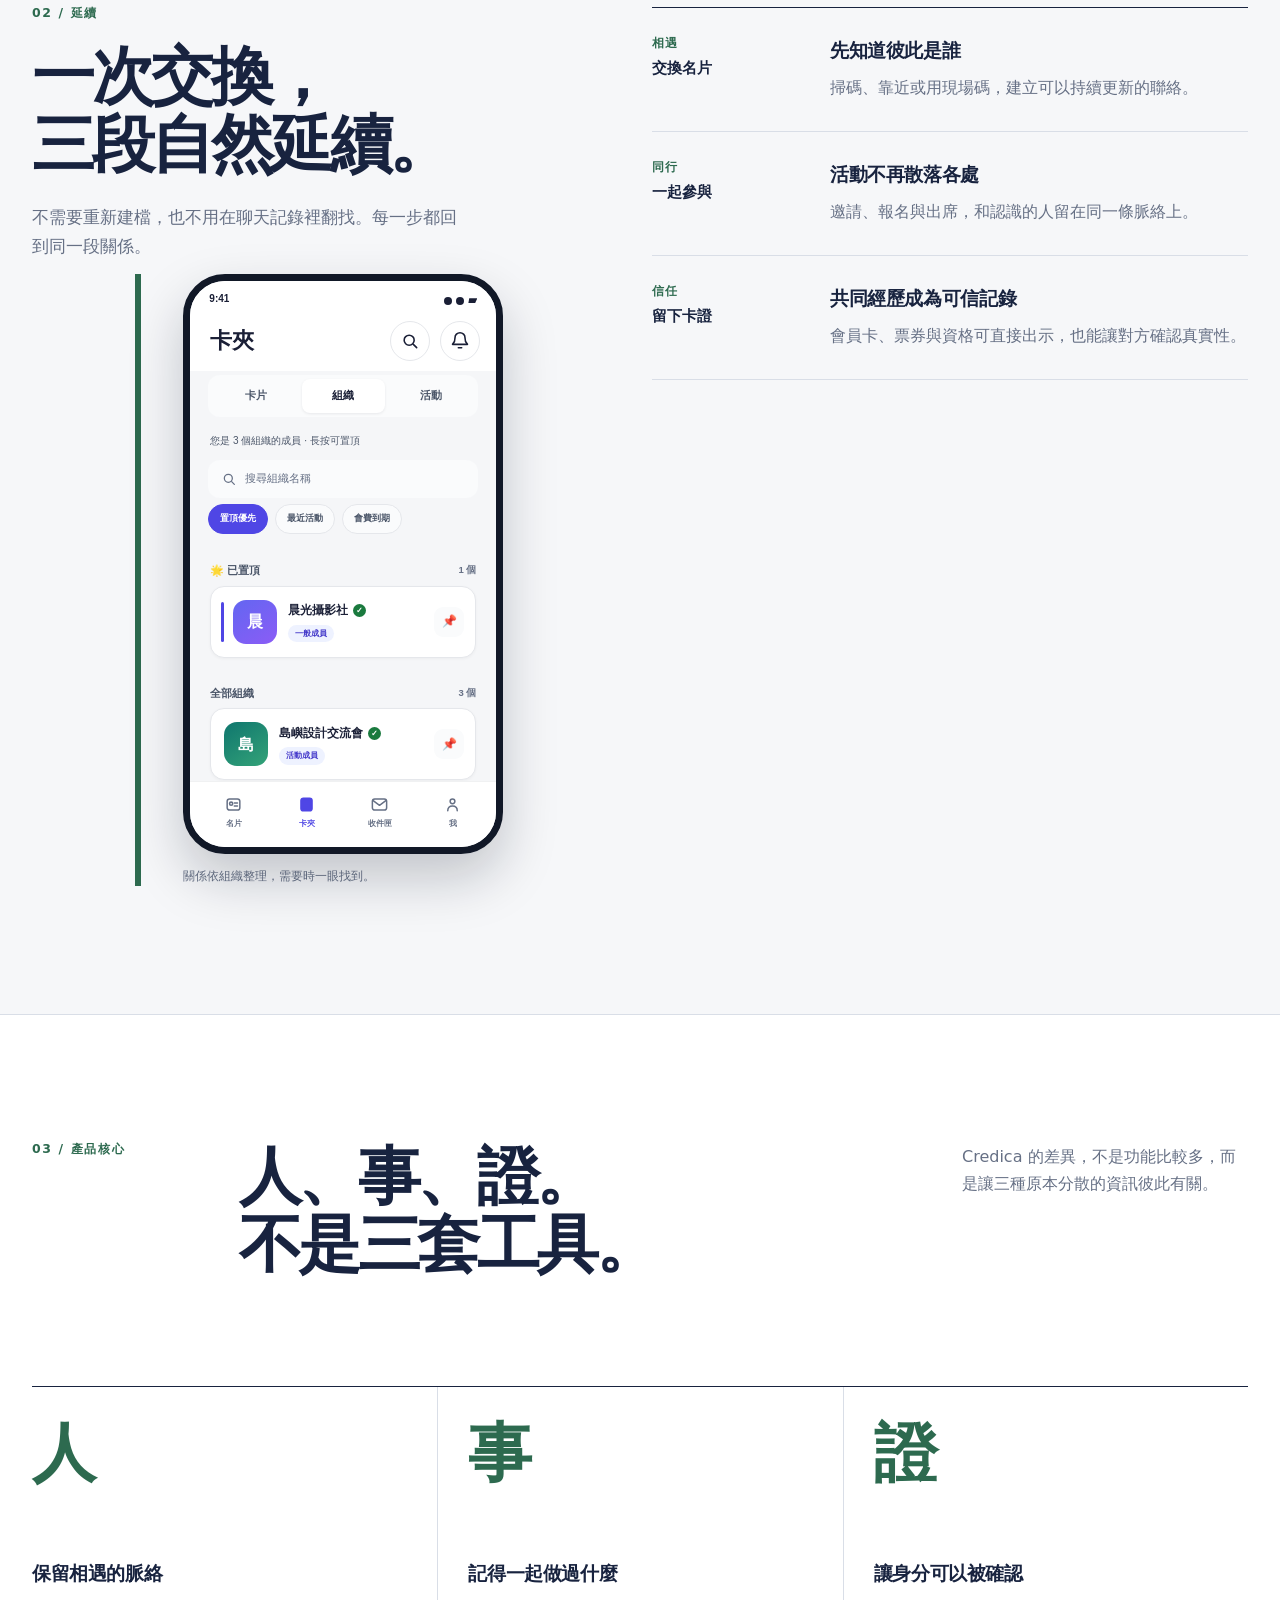
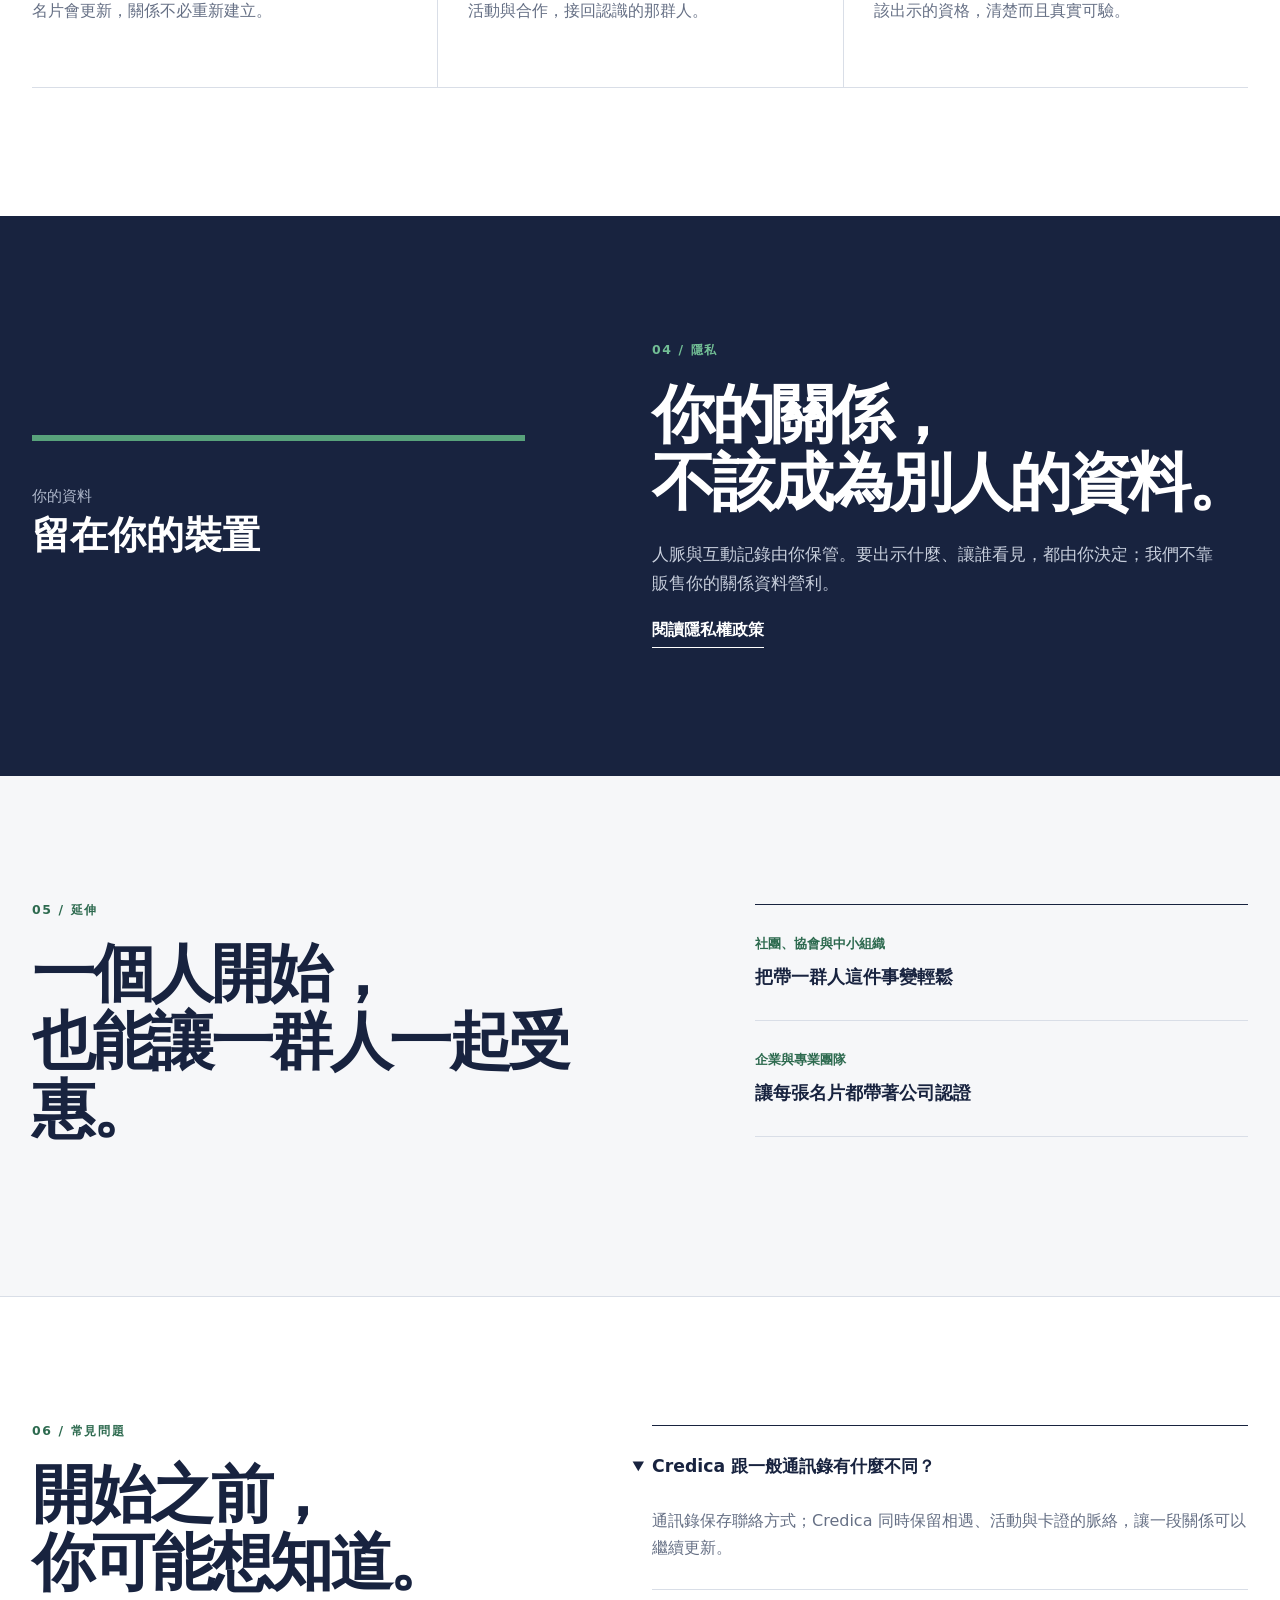
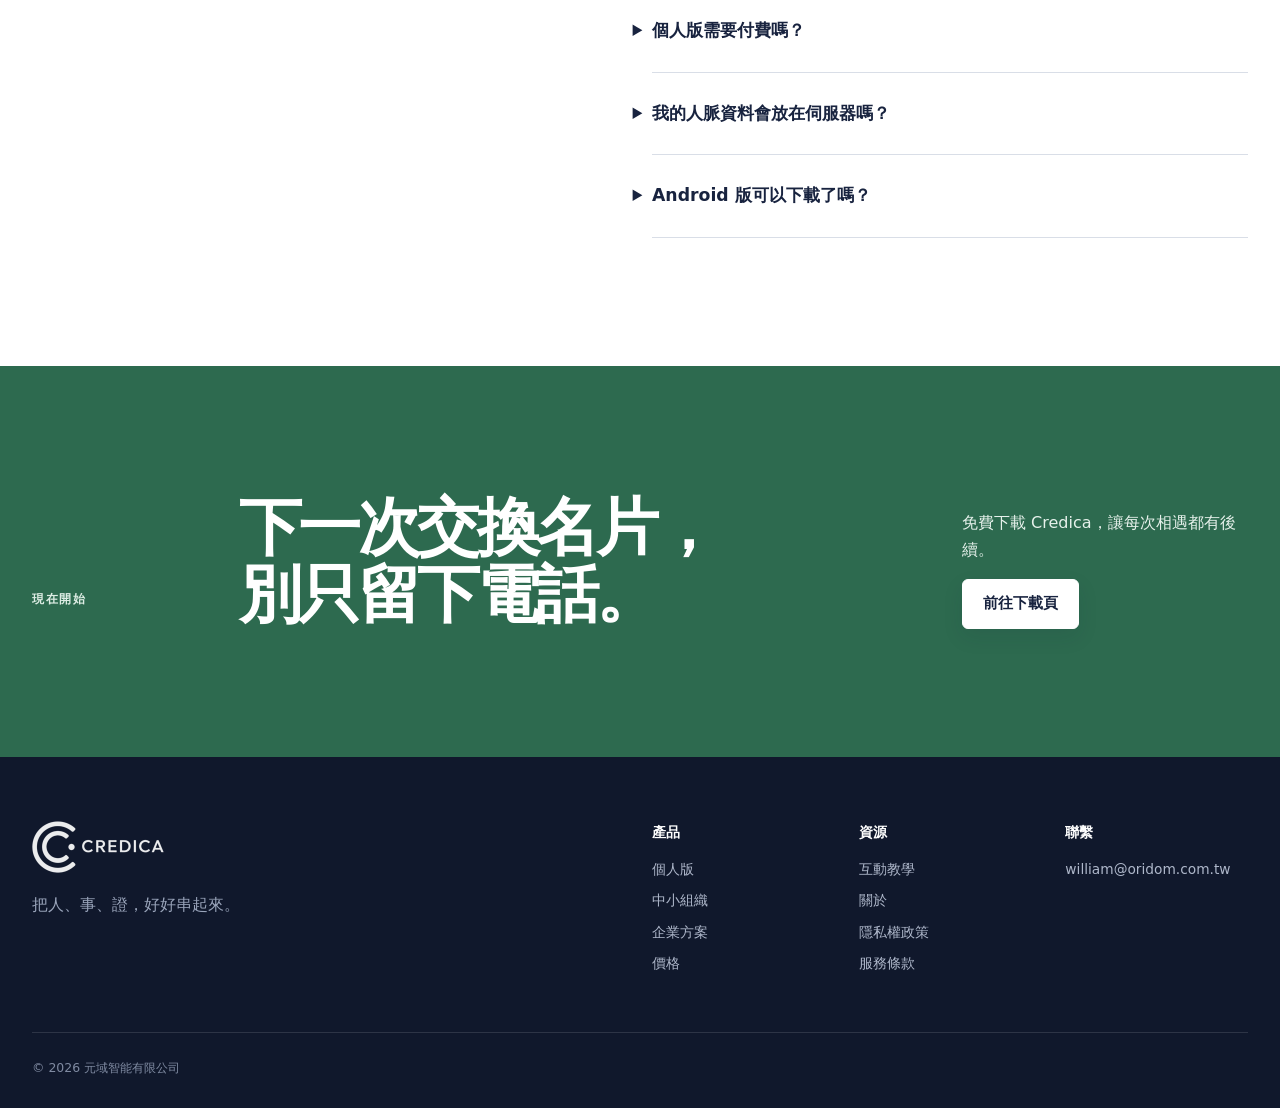
==== commit 732826bc: "chore: 聯絡信箱改為 william@oridom.com.tw 全站 footer、法務頁、JSON-LD、企業表單 mailto 與教育方案申請連結 一併從 william.tzeng@gm" ====
--- a/index.html
+++ b/index.html
@@ -37,7 +37,7 @@
         "alternateName": "Credica",
         "url": "https://credica.app/",
         "logo": "https://credica.app/credica-mark.svg",
-        "email": "william.tzeng@gmail.com"
+        "email": "william@oridom.com.tw"
       },
       {
         "@type": "WebSite",
@@ -62,18 +62,7 @@
     ]
   }
   </script>
-  <script>
-    window.dataLayer = window.dataLayer || [];
-    function gtag(){dataLayer.push(arguments);}
-    gtag('js', new Date());
-    gtag('config', 'G-VEPFXCYNHN');
-    window.addEventListener('load', function () {
-      var analytics = document.createElement('script');
-      analytics.async = true;
-      analytics.src = 'https://www.googletagmanager.com/gtag/js?id=G-VEPFXCYNHN';
-      document.head.appendChild(analytics);
-    }, { once: true });
-  </script>
+  <script src="analytics.js" defer></script>
   <link rel="stylesheet" href="tokens.css">
   <link rel="stylesheet" href="home-sample.css?v=20260718-4">
   <link rel="stylesheet" href="app-sim.css?v=20260718-2">
@@ -83,11 +72,11 @@
 
   <header class="site-header">
     <div class="grid-shell nav-grid">
-      <a class="brand" href="index.html" aria-label="Credica 首頁">
+      <a class="brand" href="/" aria-label="Credica 首頁">
         <img src="credica-wordmark.png?v=20260718-2" alt="Credica" width="264" height="104">
       </a>
       <nav class="desktop-nav" aria-label="主要導覽">
-        <a aria-current="page" href="index.html">個人版</a>
+        <a aria-current="page" href="/">個人版</a>
         <a href="business.html">中小組織</a>
         <a href="enterprise.html">企業方案</a>
         <a href="tutorial.html">互動教學</a>
@@ -100,7 +89,7 @@
       <button class="menu-button" type="button" aria-expanded="false" aria-controls="mobile-nav">選單</button>
     </div>
     <nav class="mobile-nav" id="mobile-nav" aria-label="手機導覽" hidden>
-      <a aria-current="page" href="index.html">個人版</a>
+      <a aria-current="page" href="/">個人版</a>
       <a href="business.html">中小組織</a>
       <a href="enterprise.html">企業方案</a>
       <a href="tutorial.html">互動教學</a>
@@ -275,9 +264,9 @@
   <footer class="site-footer">
     <div class="grid-shell footer-grid">
       <div class="footer-brand"><img src="credica-wordmark.png?v=20260718-2" alt="Credica" width="264" height="104"><p>把人、事、證，好好串起來。</p></div>
-      <nav aria-label="頁尾產品連結"><strong>產品</strong><a href="index.html">個人版</a><a href="business.html">中小組織</a><a href="enterprise.html">企業方案</a><a href="pricing.html">價格</a></nav>
+      <nav aria-label="頁尾產品連結"><strong>產品</strong><a href="/">個人版</a><a href="business.html">中小組織</a><a href="enterprise.html">企業方案</a><a href="pricing.html">價格</a></nav>
       <nav aria-label="頁尾資源連結"><strong>資源</strong><a href="tutorial.html">互動教學</a><a href="about.html">關於</a><a href="privacy.html">隱私權政策</a><a href="terms.html">服務條款</a></nav>
-      <div class="footer-contact"><strong>聯繫</strong><a href="mailto:william.tzeng@gmail.com">william.tzeng@gmail.com</a></div>
+      <div class="footer-contact"><strong>聯繫</strong><a href="mailto:william@oridom.com.tw">william@oridom.com.tw</a></div>
       <p class="copyright">© 2026 元域智能有限公司</p>
     </div>
   </footer>
